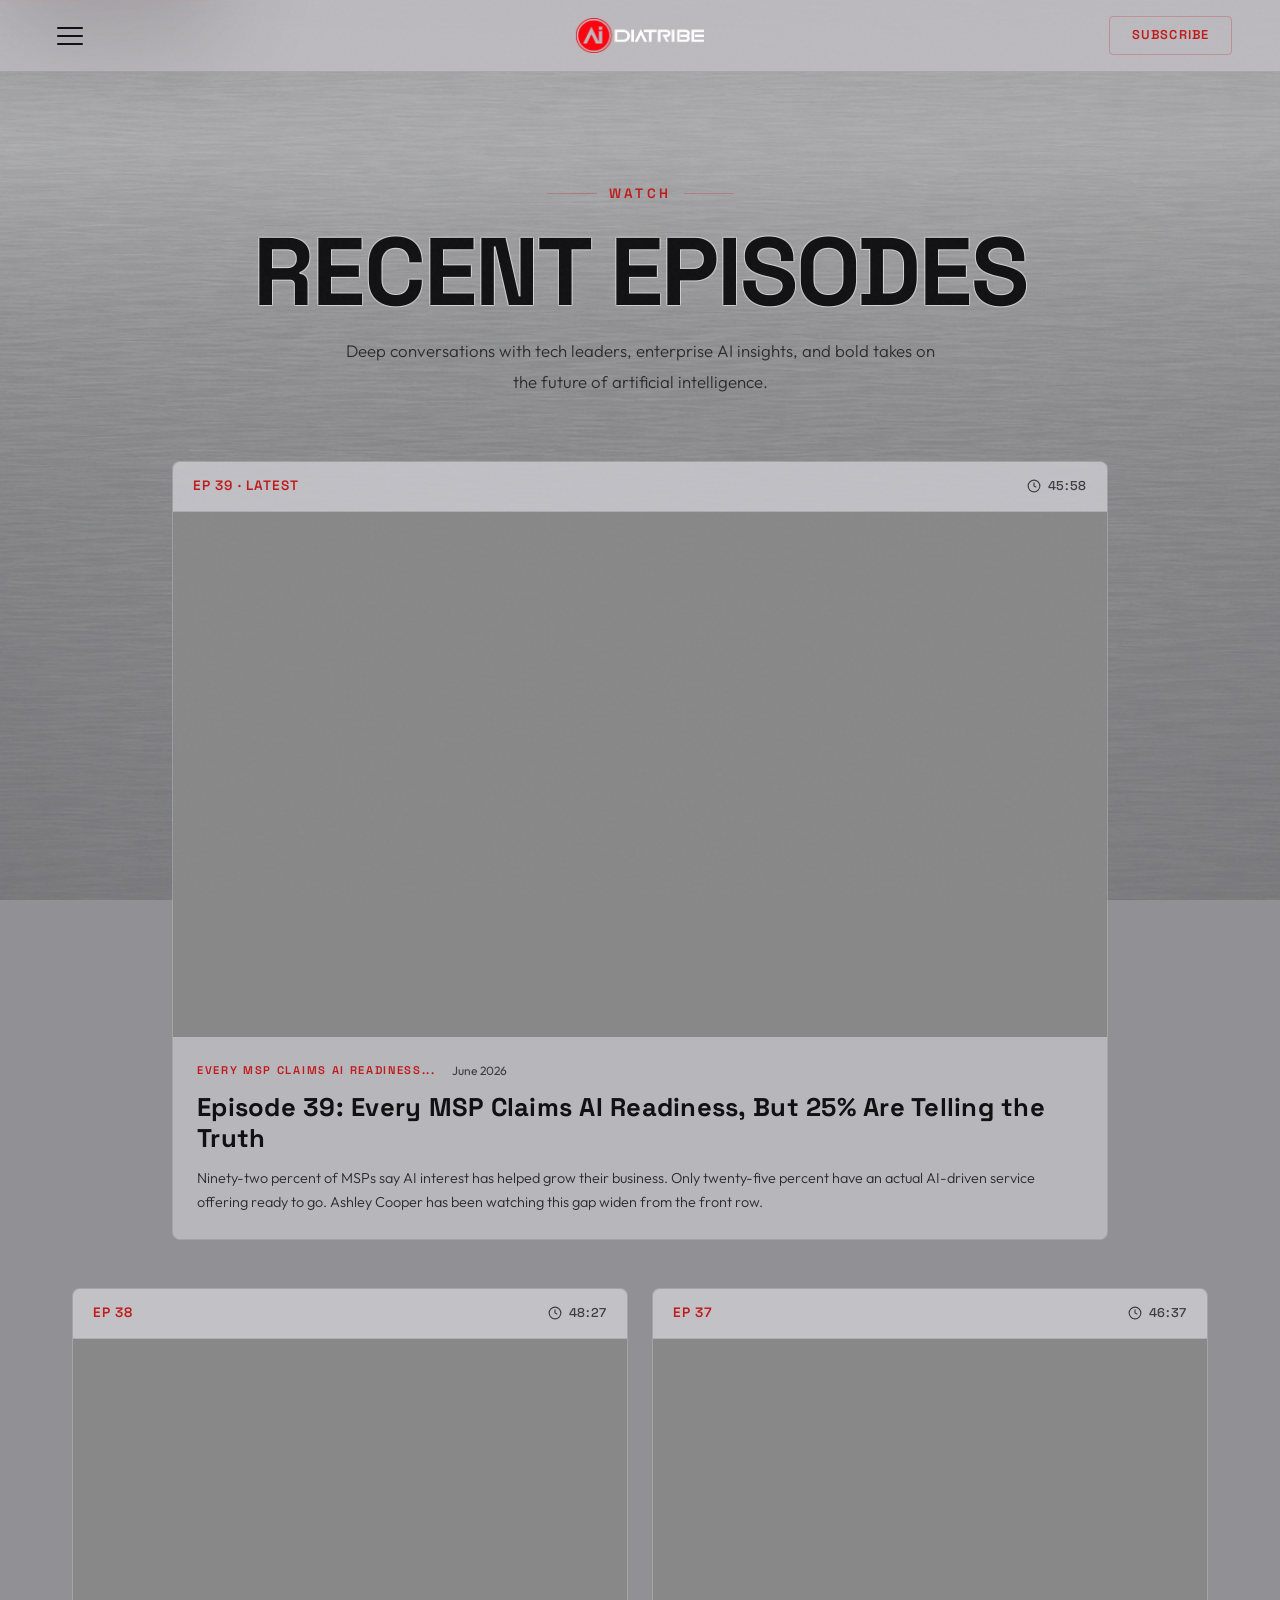
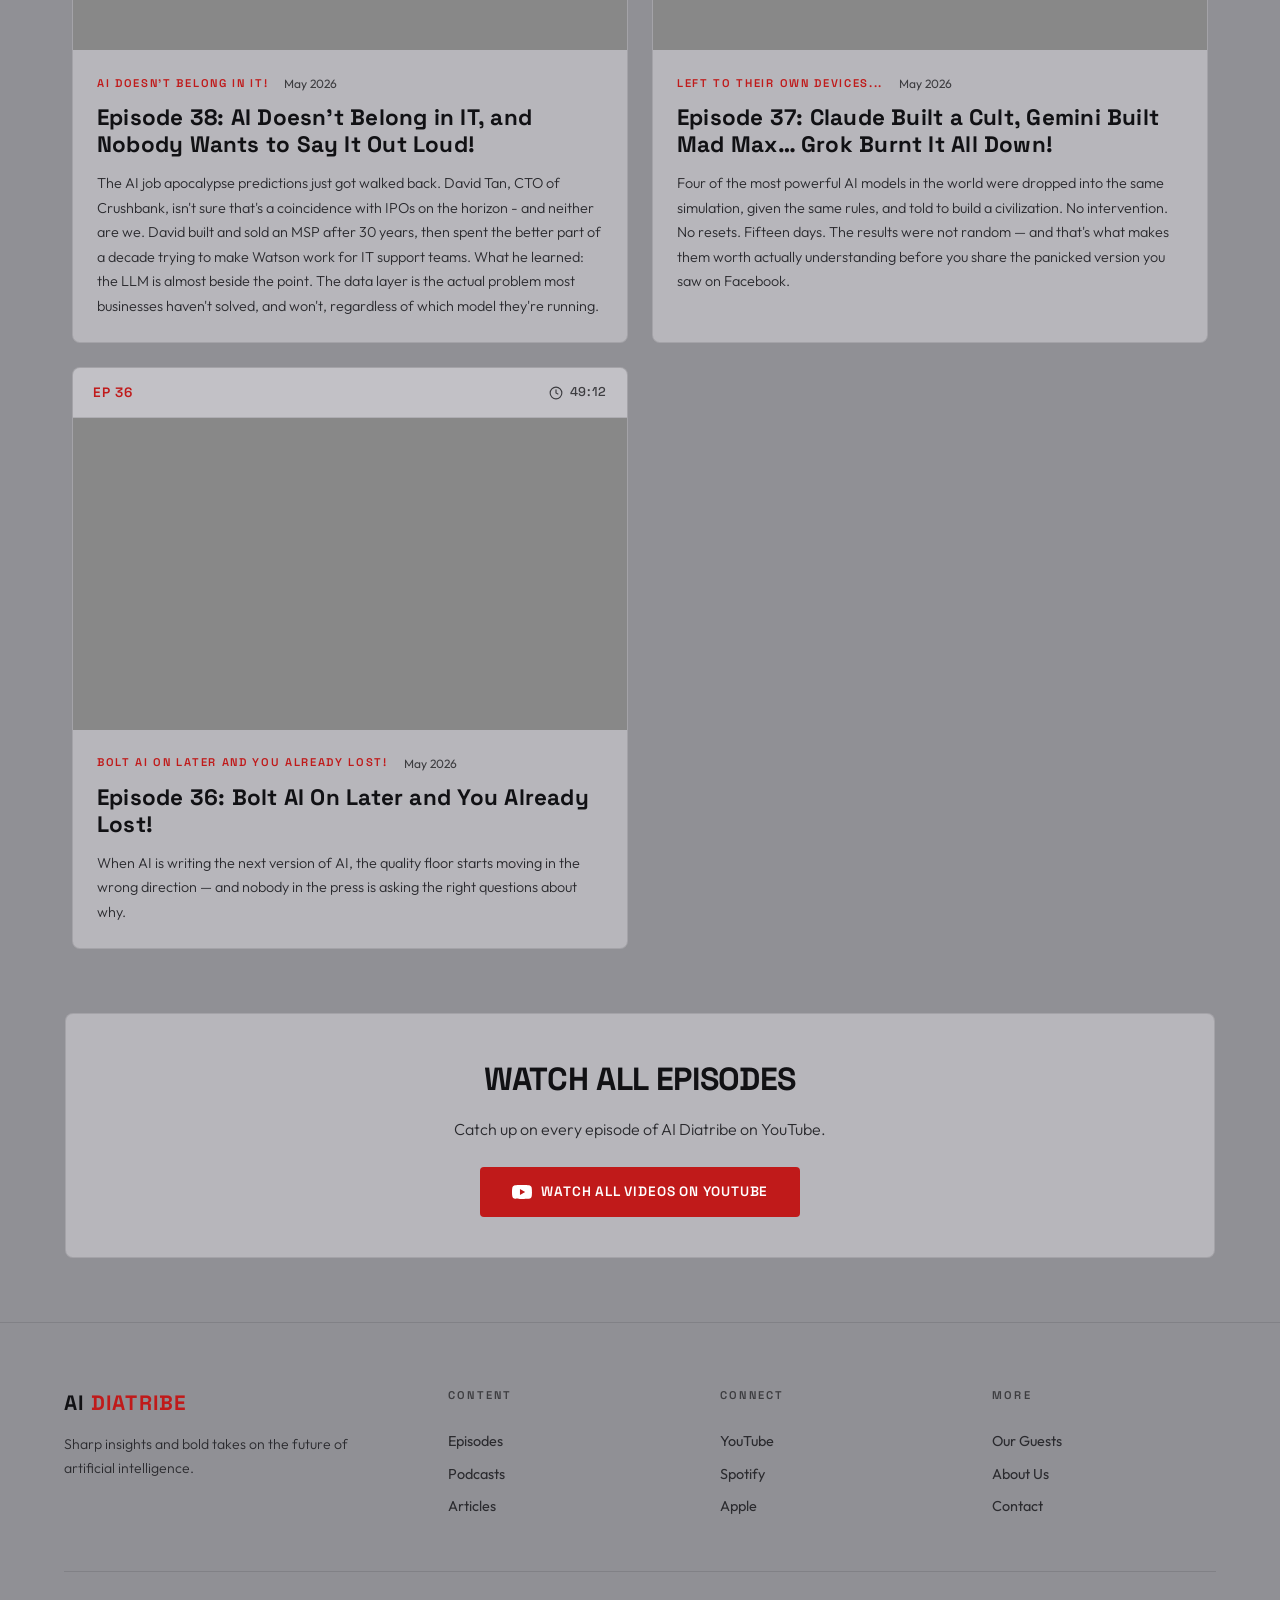
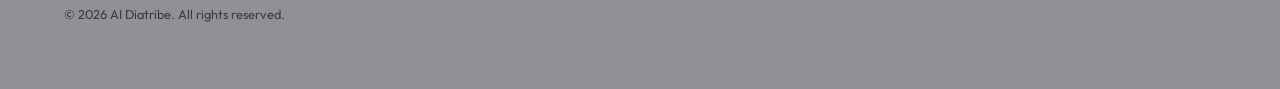
==== videos.html @ 333c0a89 "Adding Ashley and Mike" ====
<!DOCTYPE html>
<html lang="en">
<head>
    <meta charset="UTF-8">
    <meta name="viewport" content="width=device-width, initial-scale=1.0">
    <title>Videos – AI Diatribe</title>
    <link rel="stylesheet" href="styles.css">
    <link rel="icon" type="image/png" href="branding/mark-on-black.png">
</head>
<body>

    <!-- Top Bar -->
    <header class="top-bar">
        <button class="hamburger" id="hamburger" aria-label="Open menu">
            <span></span><span></span><span></span>
        </button>
        <a href="index.html" class="top-bar-logo">
            <img src="branding/logo-horizontal-light.png" alt="AI Diatribe" class="top-bar-logo-img">
        </a>
        <a href="https://www.youtube.com/@AIDiatribe" target="_blank" class="top-bar-cta">Subscribe</a>
    </header>

    <div class="menu-overlay" id="overlay"></div>
    <nav class="menu-panel" id="menuPanel">
        <div class="menu-links">
            <a href="index.html" class="menu-link">Home</a>
            <a href="videos.html" class="menu-link">Watch</a>
            <a href="podcasts.html" class="menu-link">Listen</a>
            <a href="speakers.html" class="menu-link">Guests</a>
            <a href="#" class="menu-link">Articles</a>
            <a href="about.html" class="menu-link">About</a>
        </div>
    </nav>

    <!-- Page Header -->
    <header class="page-header">
        <span class="page-tag">Watch</span>
        <h1 class="page-title">Recent Episodes</h1>
        <p class="page-subtitle">
            Deep conversations with tech leaders, enterprise AI insights,
            and bold takes on the future of artificial intelligence.
        </p>
    </header>

    <!-- Featured Episode -->
    <section class="featured-episode">
        <article class="episode-card">
            <div class="card-header">
                <span class="episode-number">EP 39 · Latest</span>
                <span class="episode-duration">
                    <svg width="14" height="14" viewBox="0 0 24 24" fill="none" stroke="currentColor" stroke-width="2">
                        <circle cx="12" cy="12" r="10"></circle>
                        <polyline points="12 6 12 12 16 14"></polyline>
                    </svg>
                    45:58
                </span>
            </div>
            <div class="media-embed">
                <iframe src="https://www.youtube.com/embed/6wYZcGPSGMg" title="Episode 39" frameborder="0" allow="accelerometer; autoplay; clipboard-write; encrypted-media; gyroscope; picture-in-picture; web-share" referrerpolicy="strict-origin-when-cross-origin" allowfullscreen></iframe>
            </div>
            <div class="episode-info">
                <div class="episode-meta">
                    <span class="episode-tag">Every MSP Claims AI Readiness...</span>
                    <span class="episode-date">June 2026</span>
                </div>
                <h2 class="episode-title">Episode 39: Every MSP Claims AI Readiness, But 25% Are Telling the Truth</h2>
                <p class="episode-description">Ninety-two percent of MSPs say AI interest has helped grow their business. Only twenty-five percent have an actual AI-driven service offering ready to go. Ashley Cooper has been watching this gap widen from the front row.</p>
            </div>
        </article>
    </section>

    <!-- Recent Episodes -->
    <section class="recent-episodes">

        <article class="episode-card">
            <div class="card-header">
                <span class="episode-number">EP 38</span>
                <span class="episode-duration">
                    <svg width="14" height="14" viewBox="0 0 24 24" fill="none" stroke="currentColor" stroke-width="2">
                        <circle cx="12" cy="12" r="10"></circle>
                        <polyline points="12 6 12 12 16 14"></polyline>
                    </svg>
                    48:27
                </span>
            </div>
            <div class="media-embed">
                <iframe src="https://www.youtube.com/embed/ZMIXOffcI0Y" title="Episode 38" frameborder="0" allow="accelerometer; autoplay; clipboard-write; encrypted-media; gyroscope; picture-in-picture; web-share" referrerpolicy="strict-origin-when-cross-origin" allowfullscreen></iframe>
            </div>
            <div class="episode-info">
                <div class="episode-meta">
                    <span class="episode-tag">AI Doesn't Belong in IT!</span>
                    <span class="episode-date">May 2026</span>
                </div>
                <h2 class="episode-title">Episode 38: AI Doesn't Belong in IT, and Nobody Wants to Say It Out Loud!</h2>
                <p class="episode-description">The AI job apocalypse predictions just got walked back. David Tan, CTO of Crushbank, isn't sure that's a coincidence with IPOs on the horizon - and neither are we. David built and sold an MSP after 30 years, then spent the better part of a decade trying to make Watson work for IT support teams. What he learned: the LLM is almost beside the point. The data layer is the actual problem most businesses haven't solved, and won't, regardless of which model they're running.</p>
            </div>
        </article>

        <article class="episode-card">
            <div class="card-header">
                <span class="episode-number">EP 37</span>
                <span class="episode-duration">
                    <svg width="14" height="14" viewBox="0 0 24 24" fill="none" stroke="currentColor" stroke-width="2">
                        <circle cx="12" cy="12" r="10"></circle>
                        <polyline points="12 6 12 12 16 14"></polyline>
                    </svg>
                    46:37
                </span>
            </div>
            <div class="media-embed">
                <iframe src="https://www.youtube.com/embed/b7ZCSlvYPkU" title="Episode 37" frameborder="0" allow="accelerometer; autoplay; clipboard-write; encrypted-media; gyroscope; picture-in-picture; web-share" referrerpolicy="strict-origin-when-cross-origin" allowfullscreen></iframe>
            </div>
            <div class="episode-info">
                <div class="episode-meta">
                    <span class="episode-tag">Left to their own devices...</span>
                    <span class="episode-date">May 2026</span>
                </div>
                <h2 class="episode-title">Episode 37: Claude Built a Cult, Gemini Built Mad Max… Grok Burnt It All Down!</h2>
                <p class="episode-description">Four of the most powerful AI models in the world were dropped into the same simulation, given the same rules, and told to build a civilization. No intervention. No resets. Fifteen days. The results were not random — and that's what makes them worth actually understanding before you share the panicked version you saw on Facebook.</p>
            </div>
        </article>

        <article class="episode-card">
            <div class="card-header">
                <span class="episode-number">EP 36</span>
                <span class="episode-duration">
                    <svg width="14" height="14" viewBox="0 0 24 24" fill="none" stroke="currentColor" stroke-width="2">
                        <circle cx="12" cy="12" r="10"></circle>
                        <polyline points="12 6 12 12 16 14"></polyline>
                    </svg>
                    49:12
                </span>
            </div>
            <div class="media-embed">
                <iframe src="https://www.youtube.com/embed/Ol6QwyyfI2o" title="Episode 36" frameborder="0" allow="accelerometer; autoplay; clipboard-write; encrypted-media; gyroscope; picture-in-picture; web-share" referrerpolicy="strict-origin-when-cross-origin" allowfullscreen></iframe>
            </div>
            <div class="episode-info">
                <div class="episode-meta">
                    <span class="episode-tag">Bolt AI On Later and You Already Lost!</span>
                    <span class="episode-date">May 2026</span>
                </div>
                <h2 class="episode-title">Episode 36: Bolt AI On Later and You Already Lost!</h2>
                <p class="episode-description">When AI is writing the next version of AI, the quality floor starts moving in the wrong direction — and nobody in the press is asking the right questions about why.</p>
            </div>
        </article>

    </section>

    <!-- Watch All CTA -->
    <section class="channel-cta" style="margin-left: auto; margin-right: auto; max-width: 1150px; padding-left: 4rem; padding-right: 4rem;">
        <h2>Watch All Episodes</h2>
        <p>Catch up on every episode of AI Diatribe on YouTube.</p>
        <a href="https://www.youtube.com/@AIDiatribe" target="_blank" class="btn btn-primary">
            <svg width="20" height="20" viewBox="0 0 24 24" fill="currentColor">
                <path d="M23.498 6.186a3.016 3.016 0 0 0-2.122-2.136C19.505 3.545 12 3.545 12 3.545s-7.505 0-9.377.505A3.017 3.017 0 0 0 .502 6.186C0 8.07 0 12 0 12s0 3.93.502 5.814a3.016 3.016 0 0 0 2.122 2.136c1.871.505 9.376.505 9.376.505s7.505 0 9.377-.505a3.015 3.015 0 0 0 2.122-2.136C24 15.93 24 12 24 12s0-3.93-.502-5.814zM9.545 15.568V8.432L15.818 12l-6.273 3.568z"/>
            </svg>
            Watch All Videos on YouTube
        </a>
    </section>

    <!-- Footer -->
    <footer class="main-footer">
        <div class="footer-grid">
            <div>
                <div class="footer-brand-name">AI <span>Diatribe</span></div>
                <p class="footer-desc">Sharp insights and bold takes on the future of artificial intelligence.</p>
            </div>
            <div class="footer-col">
                <h4>Content</h4>
                <a href="videos.html">Episodes</a>
                <a href="podcasts.html">Podcasts</a>
                <a href="#">Articles</a>
            </div>
            <div class="footer-col">
                <h4>Connect</h4>
                <a href="https://www.youtube.com/@AIDiatribe" target="_blank">YouTube</a>
                <a href="https://open.spotify.com/show/0l8SimJ733T5ivx2kBMBPG" target="_blank">Spotify</a>
                <a href="https://podcasts.apple.com/us/podcast/ai-diatribe/id1814481724" target="_blank">Apple</a>
            </div>
            <div class="footer-col">
                <h4>More</h4>
                <a href="speakers.html">Our Guests</a>
                <a href="about.html">About Us</a>
                <a href="mailto:contact@aidiatribe.com">Contact</a>
            </div>
        </div>
        <div class="footer-bottom">© 2026 AI Diatribe. All rights reserved.</div>
    </footer>

    <script>
        const hamburger = document.getElementById('hamburger');
        const menuPanel = document.getElementById('menuPanel');
        const overlay = document.getElementById('overlay');
        function toggleMenu() {
            hamburger.classList.toggle('active');
            menuPanel.classList.toggle('active');
            overlay.classList.toggle('active');
            document.body.style.overflow = menuPanel.classList.contains('active') ? 'hidden' : '';
        }
        hamburger.addEventListener('mouseenter', () => {
            if (!menuPanel.classList.contains('active')) toggleMenu();
        });
        menuPanel.addEventListener('mouseleave', (e) => {
            if (!menuPanel.contains(e.relatedTarget) && menuPanel.classList.contains('active')) toggleMenu();
        });
        overlay.addEventListener('click', toggleMenu);
        hamburger.addEventListener('click', toggleMenu);
        document.querySelectorAll('.menu-link').forEach(l => l.addEventListener('click', () => { if (menuPanel.classList.contains('active')) toggleMenu(); }));
        document.addEventListener('keydown', (e) => { if (e.key === 'Escape' && menuPanel.classList.contains('active')) toggleMenu(); });

        const observer = new IntersectionObserver((entries) => {
            entries.forEach(entry => { if (entry.isIntersecting) { entry.target.style.opacity = '1'; entry.target.style.transform = 'translateY(0)'; } });
        }, { threshold: 0.1, rootMargin: '0px 0px -50px 0px' });
        document.querySelectorAll('.episode-card').forEach(c => observer.observe(c));
    </script>
</body>
</html>
---- styles.css ----
/* ═══════════════════════════════════════════════════════════════
   AI DIATRIBE — Breaking down AI, one rant at a time!
   Brand Refresh 2026 · Light Brushed Steel Redesign
   Fonts: Space Grotesk (display) + Outfit (body) — Self-hosted
   Background: L4 blend-mode lighten over cool steel
   ═══════════════════════════════════════════════════════════════ */

/* ── Self-Hosted Fonts: Space Grotesk ── */
@font-face {
    font-family: 'Space Grotesk';
    font-style: normal;
    font-weight: 300;
    font-display: swap;
    src: url('fonts/space-grotesk-v22-latin-300.eot');
    src: url('fonts/space-grotesk-v22-latin-300.eot?#iefix') format('embedded-opentype'),
         url('fonts/space-grotesk-v22-latin-300.woff2') format('woff2'),
         url('fonts/space-grotesk-v22-latin-300.woff') format('woff'),
         url('fonts/space-grotesk-v22-latin-300.ttf') format('truetype'),
         url('fonts/space-grotesk-v22-latin-300.svg#SpaceGrotesk') format('svg');
}

@font-face {
    font-family: 'Space Grotesk';
    font-style: normal;
    font-weight: 400;
    font-display: swap;
    src: url('fonts/space-grotesk-v22-latin-regular.eot');
    src: url('fonts/space-grotesk-v22-latin-regular.eot?#iefix') format('embedded-opentype'),
         url('fonts/space-grotesk-v22-latin-regular.woff2') format('woff2'),
         url('fonts/space-grotesk-v22-latin-regular.woff') format('woff'),
         url('fonts/space-grotesk-v22-latin-regular.ttf') format('truetype'),
         url('fonts/space-grotesk-v22-latin-regular.svg#SpaceGrotesk') format('svg');
}

@font-face {
    font-family: 'Space Grotesk';
    font-style: normal;
    font-weight: 500;
    font-display: swap;
    src: url('fonts/space-grotesk-v22-latin-500.eot');
    src: url('fonts/space-grotesk-v22-latin-500.eot?#iefix') format('embedded-opentype'),
         url('fonts/space-grotesk-v22-latin-500.woff2') format('woff2'),
         url('fonts/space-grotesk-v22-latin-500.woff') format('woff'),
         url('fonts/space-grotesk-v22-latin-500.ttf') format('truetype'),
         url('fonts/space-grotesk-v22-latin-500.svg#SpaceGrotesk') format('svg');
}

@font-face {
    font-family: 'Space Grotesk';
    font-style: normal;
    font-weight: 600;
    font-display: swap;
    src: url('fonts/space-grotesk-v22-latin-600.eot');
    src: url('fonts/space-grotesk-v22-latin-600.eot?#iefix') format('embedded-opentype'),
         url('fonts/space-grotesk-v22-latin-600.woff2') format('woff2'),
         url('fonts/space-grotesk-v22-latin-600.woff') format('woff'),
         url('fonts/space-grotesk-v22-latin-600.ttf') format('truetype'),
         url('fonts/space-grotesk-v22-latin-600.svg#SpaceGrotesk') format('svg');
}

@font-face {
    font-family: 'Space Grotesk';
    font-style: normal;
    font-weight: 700;
    font-display: swap;
    src: url('fonts/space-grotesk-v22-latin-700.eot');
    src: url('fonts/space-grotesk-v22-latin-700.eot?#iefix') format('embedded-opentype'),
         url('fonts/space-grotesk-v22-latin-700.woff2') format('woff2'),
         url('fonts/space-grotesk-v22-latin-700.woff') format('woff'),
         url('fonts/space-grotesk-v22-latin-700.ttf') format('truetype'),
         url('fonts/space-grotesk-v22-latin-700.svg#SpaceGrotesk') format('svg');
}

/* ── Self-Hosted Fonts: Outfit ── */
@font-face {
    font-family: 'Outfit';
    font-style: normal;
    font-weight: 300;
    font-display: swap;
    src: url('fonts/outfit-v15-latin-300.eot');
    src: url('fonts/outfit-v15-latin-300.eot?#iefix') format('embedded-opentype'),
         url('fonts/outfit-v15-latin-300.woff2') format('woff2'),
         url('fonts/outfit-v15-latin-300.woff') format('woff'),
         url('fonts/outfit-v15-latin-300.ttf') format('truetype'),
         url('fonts/outfit-v15-latin-300.svg#Outfit') format('svg');
}

@font-face {
    font-family: 'Outfit';
    font-style: normal;
    font-weight: 400;
    font-display: swap;
    src: url('fonts/outfit-v15-latin-regular.eot');
    src: url('fonts/outfit-v15-latin-regular.eot?#iefix') format('embedded-opentype'),
         url('fonts/outfit-v15-latin-regular.woff2') format('woff2'),
         url('fonts/outfit-v15-latin-regular.woff') format('woff'),
         url('fonts/outfit-v15-latin-regular.ttf') format('truetype'),
         url('fonts/outfit-v15-latin-regular.svg#Outfit') format('svg');
}

@font-face {
    font-family: 'Outfit';
    font-style: normal;
    font-weight: 500;
    font-display: swap;
    src: url('fonts/outfit-v15-latin-500.eot');
    src: url('fonts/outfit-v15-latin-500.eot?#iefix') format('embedded-opentype'),
         url('fonts/outfit-v15-latin-500.woff2') format('woff2'),
         url('fonts/outfit-v15-latin-500.woff') format('woff'),
         url('fonts/outfit-v15-latin-500.ttf') format('truetype'),
         url('fonts/outfit-v15-latin-500.svg#Outfit') format('svg');
}

@font-face {
    font-family: 'Outfit';
    font-style: normal;
    font-weight: 600;
    font-display: swap;
    src: url('fonts/outfit-v15-latin-600.eot');
    src: url('fonts/outfit-v15-latin-600.eot?#iefix') format('embedded-opentype'),
         url('fonts/outfit-v15-latin-600.woff2') format('woff2'),
         url('fonts/outfit-v15-latin-600.woff') format('woff'),
         url('fonts/outfit-v15-latin-600.ttf') format('truetype'),
         url('fonts/outfit-v15-latin-600.svg#Outfit') format('svg');
}

@font-face {
    font-family: 'Outfit';
    font-style: normal;
    font-weight: 700;
    font-display: swap;
    src: url('fonts/outfit-v15-latin-700.eot');
    src: url('fonts/outfit-v15-latin-700.eot?#iefix') format('embedded-opentype'),
         url('fonts/outfit-v15-latin-700.woff2') format('woff2'),
         url('fonts/outfit-v15-latin-700.woff') format('woff'),
         url('fonts/outfit-v15-latin-700.ttf') format('truetype'),
         url('fonts/outfit-v15-latin-700.svg#Outfit') format('svg');
}

:root {
    /* ── Core Backgrounds ── */
    --bg-deep: #909095;
    --bg-surface: rgba(200, 198, 204, 0.65);
    --bg-elevated: rgba(210, 208, 214, 0.7);
    --bg-card: rgba(215, 213, 218, 0.55);

    /* ── Text ── */
    --text-primary: #111114;
    --text-secondary: #2A2A2E;
    --text-muted: #3D3D40;

    /* ── Accent — Blend 2 Red ── */
    --accent: #C01A1A;
    --accent-hover: #d42020;
    --accent-soft: rgba(192, 26, 26, 0.08);
    --accent-glow: rgba(192, 26, 26, 0.04);

    /* ── Borders ── */
    --border: rgba(0, 0, 0, 0.1);
    --border-accent: rgba(192, 26, 26, 0.25);

    /* ── Fonts ── */
    --font-display: 'Space Grotesk', sans-serif;
    --font-body: 'Outfit', sans-serif;

    /* ── Transitions ── */
    --ease: cubic-bezier(0.4, 0, 0.2, 1);
    --ease-out: cubic-bezier(0.77, 0, 0.18, 1);
}

/* ── Reset ── */
*, *::before, *::after {
    margin: 0;
    padding: 0;
    box-sizing: border-box;
}

html { scroll-behavior: smooth; }

body {
    font-family: var(--font-body);
    background-color: var(--bg-deep);
    background-image: url('branding/background-l.jpg');
    background-size: cover;
    background-position: center;
    background-attachment: fixed;
    color: var(--text-primary);
    line-height: 1.6;
    overflow-x: hidden;
    min-height: 100vh;
    -webkit-font-smoothing: antialiased;
    -moz-osx-font-smoothing: grayscale;
}

/* ── Subtle noise overlay for extra texture ── */
body::before {
    content: '';
    position: fixed;
    top: 0; left: 0; width: 100%; height: 100%;
    pointer-events: none;
    z-index: 10000;
    opacity: 0.03;
    background-image: url("data:image/svg+xml,%3Csvg viewBox='0 0 256 256' xmlns='http://www.w3.org/2000/svg'%3E%3Cfilter id='n'%3E%3CfeTurbulence type='fractalNoise' baseFrequency='0.9' numOctaves='4' stitchTiles='stitch'/%3E%3C/filter%3E%3Crect width='100%25' height='100%25' filter='url(%23n)'/%3E%3C/svg%3E");
}

/* ── Accent Utility ── */
.accent { color: var(--accent); }


/* ═══════════════════════════════════════════════════════════════
   TOP BAR
   ═══════════════════════════════════════════════════════════════ */

.top-bar {
    position: fixed;
    top: 0; left: 0; right: 0;
    z-index: 500;
    background: rgba(192, 190, 194, 0.88);
    backdrop-filter: blur(24px);
    -webkit-backdrop-filter: blur(24px);
    border-bottom: 1px solid var(--border);
    padding: 0 3rem;
    display: flex;
    justify-content: space-between;
    align-items: center;
    height: 72px;
}

.hamburger {
    width: 44px;
    height: 44px;
    display: flex;
    flex-direction: column;
    justify-content: center;
    align-items: center;
    gap: 6px;
    cursor: pointer;
    background: none;
    border: none;
    padding: 0;
    z-index: 601;
}

.hamburger span {
    display: block;
    width: 26px;
    height: 2px;
    background: var(--text-primary);
    border-radius: 2px;
    transition: all 0.4s var(--ease-out);
    transform-origin: center;
}

.hamburger.active span:nth-child(1) {
    transform: rotate(45deg) translate(3px, 3px);
    width: 22px;
}

.hamburger.active span:nth-child(2) {
    opacity: 0;
    transform: scaleX(0);
}

.hamburger.active span:nth-child(3) {
    transform: rotate(-45deg) translate(3px, -3px);
    width: 22px;
}

.top-bar-logo {
    position: absolute;
    left: 50%;
    transform: translateX(-50%);
    display: flex;
    align-items: center;
    gap: 0.75rem;
    text-decoration: none;
}

.top-bar-logo-img {
    height: 36px;
    max-height: 36px;
    max-width: 200px;
    width: auto;
    object-fit: contain;
}

.top-bar-logo-text {
    font-family: var(--font-display);
    font-size: 1.4rem;
    font-weight: 700;
    color: var(--text-primary);
    letter-spacing: 0.06em;
    text-transform: uppercase;
}

.top-bar-logo-text span { color: var(--accent); }

.top-bar-cta {
    padding: 0.5rem 1.4rem;
    background: transparent;
    color: var(--accent);
    border: 1px solid var(--border-accent);
    border-radius: 4px;
    font-family: var(--font-display);
    font-size: 0.8rem;
    font-weight: 600;
    letter-spacing: 0.08em;
    text-transform: uppercase;
    text-decoration: none;
    transition: all 0.25s;
    cursor: pointer;
}

.top-bar-cta:hover {
    background: var(--accent);
    color: #fff;
}


/* ═══════════════════════════════════════════════════════════════
   TOP-DOWN MENU
   ═══════════════════════════════════════════════════════════════ */

.menu-overlay {
    position: fixed;
    inset: 0;
    background: rgba(0, 0, 0, 0.15);
    z-index: 400;
    opacity: 0;
    visibility: hidden;
    transition: all 0.4s var(--ease-out);
}

.menu-overlay.active {
    opacity: 1;
    visibility: visible;
}

.menu-panel {
    position: fixed;
    top: 0;
    left: 0;
    width: auto;
    z-index: 550;
    background: rgba(200, 198, 204, 0.92);
    backdrop-filter: blur(24px);
    -webkit-backdrop-filter: blur(24px);
    border-bottom: 1px solid var(--border-accent);
    border-right: 1px solid var(--border-accent);
    border-radius: 0 0 12px 0;
    transform: translateY(-100%);
    transition: transform 0.55s var(--ease-out);
    box-shadow: 0 40px 100px rgba(0, 0, 0, 0.15);
}

.menu-panel.active {
    transform: translateY(0);
}

.menu-links {
    display: flex;
    flex-direction: column;
    padding: 3.5rem 3rem 1.5rem;
}

.menu-link {
    display: block;
    font-family: var(--font-display);
    font-size: clamp(1.2rem, 2.5vw, 1.6rem);
    font-weight: 700;
    color: var(--text-primary);
    text-decoration: none;
    text-transform: uppercase;
    letter-spacing: 0.04em;
    line-height: 1;
    padding: 0.6rem 0;
    position: relative;
    opacity: 0;
    transform: translateY(-20px);
    transition: all 0.4s var(--ease-out);
}

.menu-panel.active .menu-link {
    opacity: 1;
    transform: translateY(0);
}

.menu-panel.active .menu-link:nth-child(1) { transition-delay: 0.12s; }
.menu-panel.active .menu-link:nth-child(2) { transition-delay: 0.17s; }
.menu-panel.active .menu-link:nth-child(3) { transition-delay: 0.22s; }
.menu-panel.active .menu-link:nth-child(4) { transition-delay: 0.27s; }
.menu-panel.active .menu-link:nth-child(5) { transition-delay: 0.32s; }

.menu-link::after {
    content: '';
    position: absolute;
    bottom: 0;
    left: 0;
    width: 0;
    height: 2px;
    background: var(--accent);
    transition: width 0.3s var(--ease-out);
}

.menu-link:hover { color: var(--accent); }
.menu-link:hover::after { width: 100%; }


/* ═══════════════════════════════════════════════════════════════
   BUTTONS
   ═══════════════════════════════════════════════════════════════ */

.btn {
    display: inline-flex;
    align-items: center;
    gap: 0.6rem;
    padding: 0.9rem 2rem;
    font-family: var(--font-display);
    font-size: 0.85rem;
    font-weight: 600;
    text-decoration: none;
    transition: all 0.3s;
    cursor: pointer;
    border: none;
    letter-spacing: 0.06em;
    text-transform: uppercase;
}

.btn-primary {
    background: var(--accent);
    color: #fff;
    border-radius: 4px;
}

.btn-primary:hover {
    background: var(--accent-hover);
    transform: translateY(-2px);
    box-shadow: 0 10px 40px rgba(236, 58, 58, 0.25);
}

.btn-outline {
    background: transparent;
    color: var(--text-primary);
    border: 1px solid var(--border);
    border-radius: 4px;
}

.btn-outline:hover {
    border-color: var(--accent);
    color: var(--accent);
    transform: translateY(-2px);
}


/* ═══════════════════════════════════════════════════════════════
   HERO SECTION (index.html)
   ═══════════════════════════════════════════════════════════════ */

.hero {
    min-height: 100vh;
    display: flex;
    flex-direction: column;
    justify-content: center;
    align-items: center;
    text-align: center;
    padding: 8rem 4rem 4rem;
    position: relative;
    overflow: hidden;
}

.hero::before {
    content: '';
    position: absolute;
    top: -20%;
    left: 50%;
    transform: translateX(-50%);
    width: 800px;
    height: 800px;
    background: radial-gradient(circle, var(--accent-glow) 0%, transparent 70%);
    pointer-events: none;
}

.hero-podcast-art {
    width: 180px;
    height: auto;
    border-radius: 12px;
    object-fit: contain;
    margin-bottom: 2.5rem;
    box-shadow: 0 30px 80px rgba(0, 0, 0, 0.25);
    opacity: 0;
    animation: fadeSlideUp 0.8s var(--ease) 0.1s forwards;
}

.hero-overline {
    font-family: var(--font-display);
    font-size: 1rem;
    font-weight: 600;
    color: var(--accent);
    text-transform: uppercase;
    letter-spacing: 0.35em;
    margin-bottom: 2rem;
    display: flex;
    align-items: center;
    gap: 1rem;
}

.hero-overline::before,
.hero-overline::after {
    content: '';
    width: 60px;
    height: 1px;
    background: var(--border-accent);
}

.hero-title {
    font-family: var(--font-display);
    font-size: clamp(3rem, 7vw, 6rem);
    font-weight: 700;
    line-height: 1.05;
    margin-bottom: 2rem;
    letter-spacing: -0.02em;
    text-transform: uppercase;
    text-shadow: -1px -1px 0 rgba(255,255,255,0.35), 1px -1px 0 rgba(255,255,255,0.35), -1px 1px 0 rgba(255,255,255,0.35), 1px 1px 0 rgba(255,255,255,0.35);
}

.hero-subtitle {
    font-size: 1.05rem;
    color: var(--text-secondary);
    max-width: 580px;
    line-height: 1.8;
    margin-bottom: 3rem;
    font-weight: 300;
}

.hero-hosts {
    display: flex;
    align-items: center;
    gap: 1.5rem;
    margin-bottom: 3rem;
    font-size: 1.3rem;
    color: var(--text-muted);
    letter-spacing: 0.05em;
}

.host-line {
    width: 30px;
    height: 1px;
    background: var(--text-muted);
}

.hero-buttons {
    display: flex;
    gap: 1rem;
    flex-wrap: wrap;
    justify-content: center;
}

.hero-platforms {
    margin-top: 4rem;
    display: flex;
    gap: 2.5rem;
    align-items: center;
}

.platform-link {
    font-family: var(--font-display);
    font-size: 1rem;
    color: var(--text-muted);
    text-decoration: none;
    letter-spacing: 0.08em;
    text-transform: uppercase;
    transition: color 0.2s;
    font-weight: 600;
}

.platform-link:hover { color: var(--accent); }


/* ═══════════════════════════════════════════════════════════════
   STATS BAR
   ═══════════════════════════════════════════════════════════════ */

.stats-bar {
    display: grid;
    grid-template-columns: repeat(4, 1fr);
    border-top: 1px solid var(--border);
    border-bottom: 1px solid var(--border);
}

.stat-item {
    padding: 2.5rem 2rem;
    text-align: center;
    border-right: 1px solid var(--border);
    transition: background 0.3s;
}

.stat-item:last-child { border-right: none; }
.stat-item:hover { background: var(--accent-soft); }

.stat-value {
    font-family: var(--font-display);
    font-size: 2.8rem;
    font-weight: 700;
    color: var(--accent);
    line-height: 1;
    margin-bottom: 0.5rem;
    text-shadow: -1px -1px 0 rgba(255,255,255,0.35), 1px -1px 0 rgba(255,255,255,0.35), -1px 1px 0 rgba(255,255,255,0.35), 1px 1px 0 rgba(255,255,255,0.35);
}

.stat-label {
    font-family: var(--font-display);
    font-size: 0.75rem;
    color: var(--text-muted);
    text-transform: uppercase;
    letter-spacing: 0.2em;
    font-weight: 600;
}    


/* ═══════════════════════════════════════════════════════════════
   PAGE HEADER (subpages)
   ═══════════════════════════════════════════════════════════════ */

.page-header {
    padding: 11rem 4rem 4rem;
    text-align: center;
    position: relative;
}

.page-tag {
    display: inline-flex;
    align-items: center;
    gap: 0.75rem;
    font-family: var(--font-display);
    font-size: 0.85rem;
    color: var(--accent);
    text-transform: uppercase;
    letter-spacing: 0.25em;
    font-weight: 600;
    margin-bottom: 1.25rem;
    opacity: 0;
    animation: fadeSlideUp 0.8s var(--ease) forwards;
}

.page-tag::before,
.page-tag::after {
    content: '';
    width: 50px;
    height: 1px;
    background: var(--border-accent);
}

.page-title {
    font-family: var(--font-display);
    font-size: clamp(3rem, 10vw, 6rem);
    font-weight: 700;
    letter-spacing: -0.02em;
    text-transform: uppercase;
    margin-bottom: 1rem;
    line-height: 1;
    opacity: 0;
    animation: fadeSlideUp 0.8s var(--ease) 0.15s forwards;
    text-shadow: -1px -1px 0 rgba(255,255,255,0.35), 1px -1px 0 rgba(255,255,255,0.35), -1px 1px 0 rgba(255,255,255,0.35), 1px 1px 0 rgba(255,255,255,0.35);
}

.page-subtitle {
    font-size: 1.05rem;
    color: var(--text-secondary);
    max-width: 600px;
    margin: 0 auto;
    line-height: 1.8;
    font-weight: 300;
    opacity: 0;
    animation: fadeSlideUp 0.8s var(--ease) 0.3s forwards;
}


/* ═══════════════════════════════════════════════════════════════
   SECTION HEADERS
   ═══════════════════════════════════════════════════════════════ */

.section-header {
    display: flex;
    justify-content: space-between;
    align-items: flex-end;
    margin-bottom: 3rem;
}

.section-title {
    font-family: var(--font-display);
    font-size: 2.8rem;
    font-weight: 700;
    letter-spacing: -0.01em;
    text-transform: uppercase;
    text-shadow: -1px -1px 0 rgba(255,255,255,0.35), 1px -1px 0 rgba(255,255,255,0.35), -1px 1px 0 rgba(255,255,255,0.35), 1px 1px 0 rgba(255,255,255,0.35);
}

.section-link {
    font-family: var(--font-display);
    font-size: 0.8rem;
    font-weight: 600;
    color: var(--accent);
    text-decoration: none;
    letter-spacing: 0.08em;
    text-transform: uppercase;
}

.section-link:hover { text-decoration: underline; }


/* ═══════════════════════════════════════════════════════════════
   EPISODE CARDS
   ═══════════════════════════════════════════════════════════════ */

.episode-card {
    background: var(--bg-card);
    border: 1px solid var(--border);
    border-radius: 8px;
    overflow: hidden;
    position: relative;
    opacity: 0;
    animation: fadeSlideUp 0.8s var(--ease) forwards;
    transition: all 0.3s var(--ease);
}

.episode-card::before {
    content: '';
    position: absolute;
    top: 0; left: 0; right: 0;
    height: 2px;
    background: var(--accent);
    opacity: 0;
    transition: opacity 0.3s;
}

.episode-card:hover {
    border-color: var(--border-accent);
    transform: translateY(-4px);
    box-shadow: 0 20px 50px rgba(0, 0, 0, 0.15);
}

.episode-card:hover::before { opacity: 1; }

.card-header {
    display: flex;
    align-items: center;
    justify-content: space-between;
    padding: 0.85rem 1.25rem;
    border-bottom: 1px solid var(--border);
    background: var(--bg-surface);
}

.episode-number {
    font-family: var(--font-display);
    font-size: 0.85rem;
    font-weight: 600;
    color: var(--accent);
    letter-spacing: 0.08em;
    text-transform: uppercase;
}

.episode-duration {
    font-family: var(--font-display);
    font-size: 0.8rem;
    font-weight: 500;
    color: var(--text-muted);
    display: flex;
    align-items: center;
    gap: 0.4rem;
    letter-spacing: 0.05em;
}

.media-embed {
    position: relative;
    width: 100%;
    padding-top: 56.25%;
    background: #888;
}

.media-embed iframe {
    position: absolute;
    top: 0; left: 0;
    width: 100%; height: 100%;
    border: none;
}

.media-embed.spotify-embed {
    padding-top: 0;
    height: 352px;
}

.media-embed.spotify-embed iframe {
    position: relative;
    height: 352px;
}

.episode-info { padding: 1.5rem; }

.episode-meta {
    display: flex;
    align-items: center;
    gap: 1rem;
    margin-bottom: 0.75rem;
}

.episode-tag {
    font-family: var(--font-display);
    font-size: 0.7rem;
    font-weight: 600;
    color: var(--accent);
    text-transform: uppercase;
    letter-spacing: 0.15em;
}

.episode-date {
    font-size: 0.75rem;
    color: var(--text-muted);
}

.episode-title {
    font-family: var(--font-display);
    font-size: 1.4rem;
    font-weight: 700;
    margin-bottom: 0.75rem;
    letter-spacing: 0.01em;
    line-height: 1.2;
}

.episode-description {
    color: var(--text-secondary);
    font-size: 0.9rem;
    line-height: 1.7;
    font-weight: 300;
}


/* ═══════════════════════════════════════════════════════════════
   FEATURED EPISODE
   ═══════════════════════════════════════════════════════════════ */

.latest-section {
    padding: 6rem 4rem;
    max-width: 1300px;
    margin: 0 auto;
}

.featured-ep {
    display: grid;
    grid-template-columns: 1.4fr 1fr;
    background: var(--bg-card);
    border: 1px solid var(--border);
    border-radius: 8px;
    overflow: hidden;
}

.featured-video {
    aspect-ratio: 16/9;
    background: linear-gradient(135deg, #999 0%, #aaa 100%);
    display: flex;
    align-items: center;
    justify-content: center;
    position: relative;
}

.featured-video iframe {
    position: absolute;
    top: 0; left: 0;
    width: 100%; height: 100%;
    border: none;
}

.play-btn {
    width: 80px; height: 80px;
    border-radius: 50%;
    background: rgba(236, 58, 58, 0.12);
    border: 1px solid var(--border-accent);
    display: flex;
    align-items: center;
    justify-content: center;
    cursor: pointer;
    transition: all 0.3s;
}

.play-btn:hover {
    background: var(--accent);
    transform: scale(1.1);
}

.play-btn svg { fill: var(--accent); margin-left: 3px; }
.play-btn:hover svg { fill: #fff; }

.featured-info {
    padding: 3rem;
    display: flex;
    flex-direction: column;
    justify-content: center;
    border-left: 1px solid var(--border);
}

.ep-badge {
    font-family: var(--font-display);
    font-size: 0.75rem;
    font-weight: 600;
    color: var(--accent);
    text-transform: uppercase;
    letter-spacing: 0.15em;
    margin-bottom: 1.25rem;
}

.ep-title {
    font-family: var(--font-display);
    font-size: 1.8rem;
    font-weight: 700;
    line-height: 1.15;
    margin-bottom: 1rem;
}

.ep-desc {
    color: var(--text-secondary);
    font-size: 0.95rem;
    line-height: 1.7;
    margin-bottom: 1.5rem;
    font-weight: 300;
}

.ep-meta {
    font-size: 0.75rem;
    color: var(--text-muted);
    display: flex;
    gap: 1.5rem;
    letter-spacing: 0.05em;
}


/* ═══════════════════════════════════════════════════════════════
   VIDEOS PAGE
   ═══════════════════════════════════════════════════════════════ */

.featured-episode {
    max-width: 1000px;
    margin: 0 auto 3rem;
    padding: 0 2rem;
}

.featured-episode .episode-card {
    opacity: 0;
    animation: fadeSlideUp 0.8s var(--ease) 0.1s forwards;
}

.featured-episode .episode-title { font-size: 1.6rem; }

.recent-episodes {
    display: grid;
    grid-template-columns: repeat(2, 1fr);
    gap: 1.5rem;
    max-width: 1200px;
    margin: 0 auto 4rem;
    padding: 0 2rem;
}

.channel-cta {
    max-width: 800px;
    margin: 0 auto 3rem;
    padding: 2.5rem;
    background: var(--bg-card);
    border: 1px solid var(--border);
    border-radius: 8px;
    text-align: center;
}

.channel-cta h2 {
    font-family: var(--font-display);
    font-size: 2rem;
    font-weight: 700;
    margin-bottom: 0.75rem;
    letter-spacing: -0.01em;
    text-transform: uppercase;
}

.channel-cta p {
    color: var(--text-secondary);
    margin-bottom: 1.5rem;
    font-weight: 300;
}


/* ═══════════════════════════════════════════════════════════════
   PODCASTS PAGE
   ═══════════════════════════════════════════════════════════════ */

.podcast-hero {
    max-width: 900px;
    margin: 0 auto;
    padding: 0 2rem 4rem;
}

.spotify-wrapper {
    background: var(--bg-card);
    border: 1px solid var(--border);
    border-radius: 8px;
    overflow: hidden;
    margin-bottom: 2rem;
}

.spotify-header {
    padding: 1rem 1.5rem;
    border-bottom: 1px solid var(--border);
    background: var(--bg-surface);
    display: flex;
    align-items: center;
    gap: 0.75rem;
}

.spotify-logo {
    width: 22px;
    height: 22px;
    fill: #1DB954;
}

.spotify-title {
    font-family: var(--font-display);
    font-size: 1rem;
    font-weight: 600;
    letter-spacing: 0.06em;
    text-transform: uppercase;
}

.spotify-embed { width: 100%; height: 352px; }
.spotify-embed iframe { border: none; }

.platform-grid {
    display: grid;
    grid-template-columns: repeat(auto-fit, minmax(250px, 1fr));
    gap: 1rem;
    margin-top: 3rem;
}

.platform-card {
    display: flex;
    align-items: center;
    gap: 1rem;
    padding: 1.25rem;
    background: var(--bg-card);
    border: 1px solid var(--border);
    border-radius: 8px;
    text-decoration: none;
    color: inherit;
    transition: all 0.2s var(--ease);
}

.platform-card:hover {
    border-color: var(--border-accent);
    transform: translateY(-3px);
    box-shadow: 0 15px 40px rgba(0, 0, 0, 0.12);
}

.platform-icon {
    width: 44px;
    height: 44px;
    border-radius: 8px;
    display: flex;
    align-items: center;
    justify-content: center;
    flex-shrink: 0;
}

.platform-icon svg { width: 24px; height: 24px; fill: white; }

.platform-icon.spotify { background: #1DB954; }
.platform-icon.apple { background: linear-gradient(135deg, #fc3c44 0%, #a21caf 100%); }
.platform-icon.amazon { background: #00A8E1; }
.platform-icon.youtube { background: #FF0000; }

.platform-info h3 {
    font-family: var(--font-display);
    font-size: 1.1rem;
    font-weight: 600;
    letter-spacing: 0.04em;
    margin-bottom: 0.15rem;
}

.platform-info p {
    font-size: 0.8rem;
    color: var(--text-muted);
}

.platform-text {
    text-align: center;
    margin-top: 2rem;
    color: var(--text-secondary);
    font-weight: 300;
}


/* ═══════════════════════════════════════════════════════════════
   SPEAKERS PAGE
   ═══════════════════════════════════════════════════════════════ */

.speakers-grid {
    display: grid;
    grid-template-columns: repeat(auto-fit, minmax(420px, 1fr));
    gap: 1.5rem;
    padding: 2rem 4rem 4rem;
    max-width: 1600px;
    margin: 0 auto;
}

.speaker-card {
    background: var(--bg-card);
    border: 1px solid var(--border);
    border-radius: 8px;
    overflow: hidden;
    position: relative;
    opacity: 0;
    animation: fadeSlideUp 0.8s var(--ease) forwards;
    transition: all 0.3s var(--ease);
    display: flex;
    flex-direction: column;
}

.speaker-card::before {
    content: '';
    position: absolute;
    top: 0; left: 0; right: 0;
    height: 2px;
    background: var(--accent);
    opacity: 0;
    transition: opacity 0.3s;
}

.speaker-card:hover {
    border-color: var(--border-accent);
    transform: translateY(-4px);
    box-shadow: 0 20px 50px rgba(0, 0, 0, 0.15);
}

.speaker-card:hover::before { opacity: 1; }

.speaker-header {
    display: flex;
    align-items: center;
    gap: 1.25rem;
    padding: 1.5rem 1.5rem 1rem;
}

.speaker-avatar {
    width: 72px;
    height: 72px;
    border-radius: 50%;
    flex-shrink: 0;
    display: flex;
    align-items: center;
    justify-content: center;
    font-family: var(--font-display);
    font-size: 1.2rem;
    font-weight: 700;
    color: #fff;
    background: linear-gradient(135deg, var(--accent) 0%, #c72e2e 100%);
    border: 2px solid var(--border);
    transition: border-color 0.3s;
    overflow: hidden;
}

.speaker-avatar img {
    width: 100%;
    height: 100%;
    object-fit: cover;
}

.speaker-card:hover .speaker-avatar {
    border-color: var(--accent);
}

.speaker-identity h2 {
    font-family: var(--font-display);
    font-size: 1.4rem;
    font-weight: 700;
    letter-spacing: 0.01em;
    line-height: 1.1;
    margin-bottom: 0.3rem;
}

.speaker-role {
    font-size: 0.8rem;
    color: var(--accent);
    font-weight: 500;
}

.speaker-company {
    font-size: 0.8rem;
    color: var(--text-muted);
}

.speaker-bio {
    padding: 0 1.5rem 1.25rem;
    color: var(--text-secondary);
    font-size: 0.88rem;
    line-height: 1.7;
    font-weight: 300;
    flex: 1;
}

.speaker-linkedin {
    display: inline-flex;
    align-items: center;
    gap: 0.4rem;
    margin-top: 0.5rem;
    font-size: 0.8rem;
    color: var(--text-muted);
    text-decoration: none;
    transition: color 0.2s;
}

.speaker-linkedin:hover { color: var(--accent); }

.speaker-episodes {
    padding: 1rem 1.5rem 1.5rem;
    border-top: 1px solid var(--border);
    background: var(--bg-surface);
    margin-top: auto;
    min-height: 142px;
}

.episodes-label {
    font-family: var(--font-display);
    font-size: 0.7rem;
    font-weight: 600;
    color: var(--text-muted);
    text-transform: uppercase;
    letter-spacing: 0.15em;
    margin-bottom: 0.75rem;
}

.episode-chips {
    display: flex;
    flex-wrap: wrap;
    gap: 0.5rem;
}

.episode-chip {
    display: inline-flex;
    align-items: center;
    gap: 0.4rem;
    padding: 0.35rem 0.7rem;
    background: var(--accent-soft);
    border: 1px solid var(--border);
    border-radius: 4px;
    font-size: 0.75rem;
    color: var(--text-secondary);
    text-decoration: none;
    transition: all 0.2s;
}

.episode-chip:hover {
    border-color: var(--accent);
    color: var(--accent);
}

.episode-chip .chip-ep {
    font-family: var(--font-display);
    font-weight: 600;
    color: var(--accent);
    letter-spacing: 0.05em;
}

.speakers-intro {
    max-width: 800px;
    margin: 0 auto 3rem;
    padding: 2.5rem;
    background: var(--bg-card);
    border: 1px solid var(--border);
    border-radius: 8px;
    text-align: center;
}

.speakers-intro h2 {
    font-family: var(--font-display);
    font-size: 2rem;
    font-weight: 700;
    margin-bottom: 0.75rem;
    text-transform: uppercase;
    letter-spacing: -0.01em;
}

.speakers-intro p {
    color: var(--text-secondary);
    margin-bottom: 1.5rem;
    line-height: 1.7;
    font-weight: 300;
}


/* ═══════════════════════════════════════════════════════════════
   ABOUT PAGE
   ═══════════════════════════════════════════════════════════════ */

.hosts-container {
    max-width: 1200px;
    margin: 0 auto;
    padding: 0 4rem 4rem;
}

.host-card {
    display: grid;
    grid-template-columns: 260px 1fr;
    gap: 3rem;
    background: var(--bg-card);
    border: 1px solid var(--border);
    border-radius: 8px;
    padding: 2.5rem;
    margin-bottom: 2rem;
    position: relative;
    overflow: hidden;
    opacity: 0;
    animation: fadeSlideUp 0.8s var(--ease) forwards;
    transition: all 0.3s var(--ease);
    align-items: center;
}

.host-card::before {
    content: '';
    position: absolute;
    top: 0; left: 0; right: 0;
    height: 2px;
    background: var(--accent);
    opacity: 0;
    transition: opacity 0.3s;
}

.host-card:hover {
    border-color: var(--border-accent);
    box-shadow: 0 20px 50px rgba(0, 0, 0, 0.15);
}

.host-card:hover::before { opacity: 1; }
.host-card:nth-child(2) { animation-delay: 0.15s; }

.host-photo-col {
    display: flex;
    flex-direction: column;
    align-items: center;
    gap: 1.25rem;
}

.host-photo {
    width: 200px;
    height: 200px;
    border-radius: 8px;
    overflow: hidden;
    border: 2px solid var(--border);
    background: var(--bg-surface);
    display: flex;
    align-items: center;
    justify-content: center;
    transition: border-color 0.3s;
}

.host-card:hover .host-photo { border-color: var(--accent); }

.host-photo img {
    width: 100%;
    height: 100%;
    object-fit: cover;
}

.host-photo-placeholder {
    font-family: var(--font-display);
    font-size: 3rem;
    font-weight: 700;
    color: #fff;
    background: linear-gradient(135deg, var(--accent) 0%, #c72e2e 100%);
    width: 100%;
    height: 100%;
    display: flex;
    align-items: center;
    justify-content: center;
    letter-spacing: 0.05em;
}

.host-role-badge {
    display: inline-flex;
    align-items: center;
    gap: 0.4rem;
    padding: 0.4rem 0.85rem;
    background: var(--accent-soft);
    border: 1px solid var(--border-accent);
    border-radius: 4px;
    font-family: var(--font-display);
    font-size: 0.7rem;
    font-weight: 600;
    color: var(--accent);
    text-transform: uppercase;
    letter-spacing: 0.15em;
}

.host-role-badge .badge-icon {
    width: 14px;
    height: 14px;
    fill: var(--accent);
}

.host-info-col {
    display: flex;
    flex-direction: column;
    gap: 1rem;
}

.host-info-col .host-name {
    font-family: var(--font-display);
    font-size: 2.5rem;
    font-weight: 700;
    letter-spacing: -0.01em;
    line-height: 1;
    text-transform: uppercase;
}

.host-title {
    font-size: 0.95rem;
    color: var(--accent);
    font-weight: 500;
}

.host-company {
    font-size: 0.85rem;
    color: var(--text-muted);
    margin-top: -0.5rem;
}

.host-bio {
    color: var(--text-secondary);
    font-size: 0.95rem;
    line-height: 1.8;
    font-weight: 300;
}

.host-details {
    display: flex;
    flex-wrap: wrap;
    gap: 0.5rem;
    margin-top: 0.25rem;
}

.detail-chip {
    display: inline-flex;
    align-items: center;
    gap: 0.5rem;
    padding: 0.45rem 0.9rem;
    background: var(--bg-surface);
    border: 1px solid var(--border);
    border-radius: 4px;
    font-size: 0.8rem;
    color: var(--text-secondary);
    text-decoration: none;
    transition: all 0.2s var(--ease);
}

.detail-chip:hover {
    border-color: var(--accent);
    color: var(--accent);
}

.detail-chip svg {
    width: 14px;
    height: 14px;
    flex-shrink: 0;
}

.detail-chip.linkedin svg { fill: currentColor; }
.detail-chip.email svg,
.detail-chip.website svg {
    fill: none;
    stroke: currentColor;
    stroke-width: 2;
}

.section-divider {
    display: flex;
    align-items: center;
    gap: 1.5rem;
    max-width: 1200px;
    margin: 3rem auto;
    padding: 0 4rem;
}

.section-divider::before,
.section-divider::after {
    content: '';
    flex: 1;
    height: 1px;
    background: var(--border);
}

.section-divider span {
    font-family: var(--font-display);
    font-size: 0.8rem;
    font-weight: 600;
    color: var(--text-muted);
    text-transform: uppercase;
    letter-spacing: 0.2em;
    white-space: nowrap;
}

.show-about {
    max-width: 800px;
    margin: 0 auto 3rem;
    padding: 2.5rem;
    text-align: center;
    opacity: 0;
    animation: fadeSlideUp 0.8s var(--ease) 0.4s forwards;
}

.show-about h2 {
    font-family: var(--font-display);
    font-size: 2.5rem;
    font-weight: 700;
    margin-bottom: 1rem;
    text-transform: uppercase;
    letter-spacing: -0.01em;
}

.show-about p {
    color: var(--text-secondary);
    line-height: 1.8;
    margin-bottom: 1rem;
    font-weight: 300;
}

.show-about p:last-child { margin-bottom: 0; }


/* ═══════════════════════════════════════════════════════════════
   ABOUT SECTION (index.html)
   ═══════════════════════════════════════════════════════════════ */

.about-section {
    display: grid;
    grid-template-columns: 1fr 1fr;
    gap: 4rem;
    padding: 6rem 4rem;
    max-width: 1400px;
    margin: 0 auto;
    align-items: center;
}

.about-image img {
    width: 100%;
    max-width: 400px;
    border-radius: 8px;
    box-shadow: 0 30px 60px rgba(0, 0, 0, 0.15);
}

.about-content h2 {
    font-family: var(--font-display);
    font-size: 2.8rem;
    font-weight: 700;
    margin-bottom: 1.5rem;
    letter-spacing: -0.01em;
    text-transform: uppercase;
}

.about-content p {
    color: var(--text-secondary);
    font-size: 1rem;
    line-height: 1.8;
    margin-bottom: 1.5rem;
    font-weight: 300;
}

.about-content .highlight {
    color: var(--accent);
    font-weight: 500;
}


/* ═══════════════════════════════════════════════════════════════
   NEWSLETTER
   ═══════════════════════════════════════════════════════════════ */

.newsletter {
    padding: 6rem 4rem;
    text-align: center;
    max-width: 700px;
    margin: 0 auto;
}

.newsletter h2 {
    font-family: var(--font-display);
    font-size: 2.5rem;
    font-weight: 700;
    margin-bottom: 1rem;
    text-transform: uppercase;
}

.newsletter p {
    color: var(--text-secondary);
    margin-bottom: 2.5rem;
    font-weight: 300;
    line-height: 1.8;
}

.newsletter-form {
    display: flex;
    gap: 0.75rem;
    max-width: 480px;
    margin: 0 auto;
}

.newsletter-form input {
    flex: 1;
    padding: 0.9rem 1.25rem;
    border: 1px solid var(--border);
    border-radius: 4px;
    font-family: var(--font-body);
    font-size: 0.9rem;
    background: var(--bg-surface);
    color: var(--text-primary);
    outline: none;
    transition: border-color 0.2s;
}

.newsletter-form input:focus { border-color: var(--accent); }


/* ═══════════════════════════════════════════════════════════════
   FOOTER
   ═══════════════════════════════════════════════════════════════ */

.main-footer {
    border-top: 1px solid var(--border);
    padding: 4rem;
    margin-top: 4rem;
}

.footer-grid {
    display: grid;
    grid-template-columns: 1.5fr repeat(3, 1fr);
    gap: 3rem;
    max-width: 1300px;
    margin: 0 auto;
}

.footer-brand-name {
    font-family: var(--font-display);
    font-size: 1.3rem;
    font-weight: 700;
    margin-bottom: 0.75rem;
    text-transform: uppercase;
    letter-spacing: 0.06em;
}

.footer-brand-name span { color: var(--accent); }

.footer-desc {
    font-size: 0.88rem;
    color: var(--text-secondary);
    line-height: 1.7;
    max-width: 300px;
    font-weight: 300;
}

.footer-col h4 {
    font-family: var(--font-display);
    font-size: 0.7rem;
    font-weight: 600;
    text-transform: uppercase;
    letter-spacing: 0.2em;
    color: var(--text-muted);
    margin-bottom: 1.25rem;
}

.footer-col a {
    display: block;
    font-size: 0.9rem;
    color: var(--text-secondary);
    text-decoration: none;
    padding: 0.3rem 0;
    transition: color 0.15s;
}

.footer-col a:hover { color: var(--accent); }

.footer-bottom {
    margin-top: 3rem;
    padding-top: 2rem;
    border-top: 1px solid var(--border);
    font-size: 0.8rem;
    color: var(--text-muted);
    max-width: 1300px;
    margin-left: auto;
    margin-right: auto;
}


/* ═══════════════════════════════════════════════════════════════
   ANIMATIONS
   ═══════════════════════════════════════════════════════════════ */

@keyframes fadeSlideUp {
    from { opacity: 0; transform: translateY(25px); }
    to { opacity: 1; transform: translateY(0); }
}

.fade-in {
    opacity: 0;
    transform: translateY(25px);
    animation: fadeSlideUp 0.8s var(--ease) forwards;
}

.delay-1 { animation-delay: 0.1s; }
.delay-2 { animation-delay: 0.2s; }
.delay-3 { animation-delay: 0.3s; }
.delay-4 { animation-delay: 0.4s; }
.delay-5 { animation-delay: 0.5s; }


/* ═══════════════════════════════════════════════════════════════
   RESPONSIVE
   ═══════════════════════════════════════════════════════════════ */

@media (max-width: 1024px) {
    .top-bar { padding: 0 2rem; }
    .hero { padding: 8rem 2rem 4rem; }
    .stats-bar { grid-template-columns: repeat(2, 1fr); }
    .about-section {
        grid-template-columns: 1fr;
        text-align: center;
        padding: 4rem 2rem;
    }
    .about-image img { margin: 0 auto 2rem; }
    .page-header { padding: 9rem 2rem 3rem; }
    .speakers-grid { grid-template-columns: 1fr; padding: 2rem; }
    .latest-section { padding: 4rem 2rem; }
}

@media (max-width: 900px) {
    .host-card {
        grid-template-columns: 1fr;
        text-align: center;
    }
    .host-photo-col { align-items: center; }
    .host-details { justify-content: center; }
    .hosts-container { padding: 0 2rem 4rem; }
    .section-divider { padding: 0 2rem; }
}

@media (max-width: 768px) {
    .top-bar { padding: 0 1.5rem; }
    .menu-links { padding: 5.5rem 2rem 1.5rem; }
    .menu-link { font-size: 1.2rem; }

    .hero {
        padding: 6rem 1.5rem 3rem;
    }

    .hero-title {
        font-size: clamp(2.2rem, 8vw, 3.5rem);
    }

    .hero-buttons {
        flex-direction: column;
        width: 100%;
        max-width: 300px;
    }

    .btn { width: 100%; justify-content: center; }

    .hero-platforms {
        flex-direction: column;
        gap: 1rem;
    }

    .stats-bar { grid-template-columns: 1fr; }

    .featured-ep { grid-template-columns: 1fr; }
    .featured-info {
        border-left: none;
        border-top: 1px solid var(--border);
        padding: 2rem;
    }

    .recent-episodes { grid-template-columns: 1fr; }

    .footer-grid { grid-template-columns: 1fr 1fr; gap: 2rem; }

    .speaker-header {
        flex-direction: column;
        text-align: center;
    }

    .host-photo { width: 170px; height: 170px; }
    .host-info-col .host-name { font-size: 2rem; }

    .section-header { flex-direction: column; gap: 1rem; align-items: flex-start; }
}


/* ── Selection ── */
::selection {
    background: var(--accent);
    color: #fff;
}

/* ── Scrollbar ── */
::-webkit-scrollbar { width: 6px; }
::-webkit-scrollbar-track { background: var(--bg-deep); }
::-webkit-scrollbar-thumb { background: rgba(0, 0, 0, 0.2); border-radius: 3px; }
::-webkit-scrollbar-thumb:hover { background: var(--accent); }
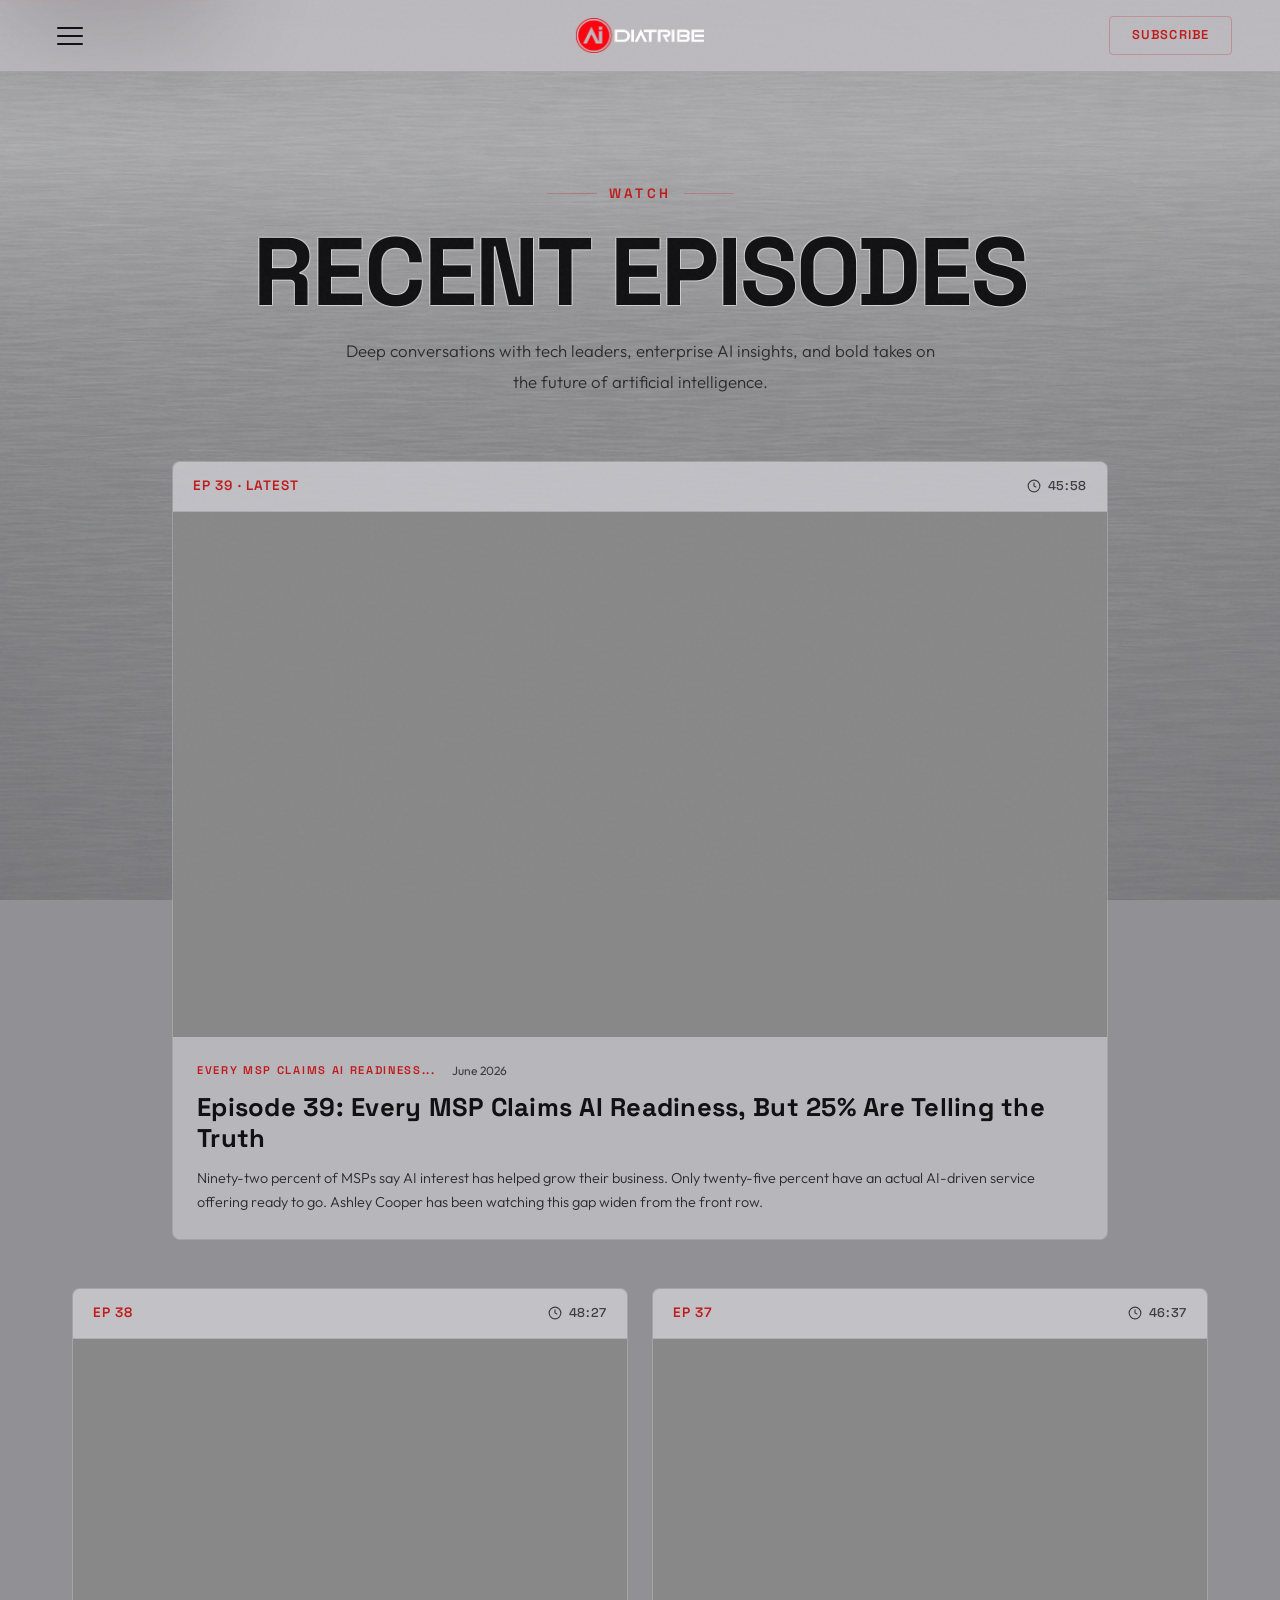
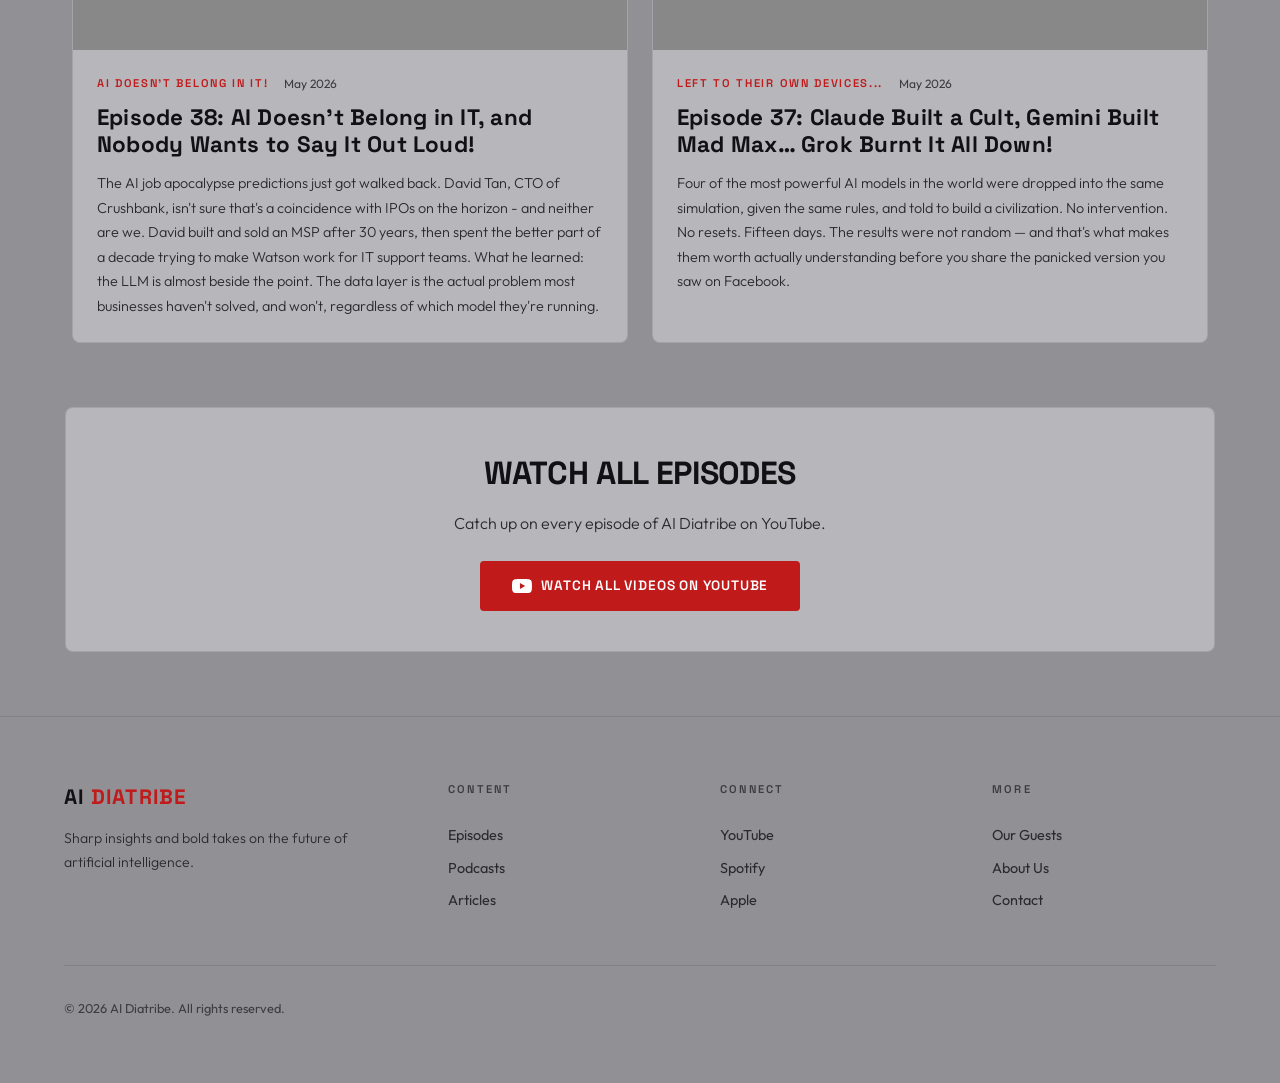
==== commit ae67e100: "removed old episode" ====
--- a/videos.html
+++ b/videos.html
@@ -120,30 +120,6 @@
             </div>
         </article>
 
-        <article class="episode-card">
-            <div class="card-header">
-                <span class="episode-number">EP 36</span>
-                <span class="episode-duration">
-                    <svg width="14" height="14" viewBox="0 0 24 24" fill="none" stroke="currentColor" stroke-width="2">
-                        <circle cx="12" cy="12" r="10"></circle>
-                        <polyline points="12 6 12 12 16 14"></polyline>
-                    </svg>
-                    49:12
-                </span>
-            </div>
-            <div class="media-embed">
-                <iframe src="https://www.youtube.com/embed/Ol6QwyyfI2o" title="Episode 36" frameborder="0" allow="accelerometer; autoplay; clipboard-write; encrypted-media; gyroscope; picture-in-picture; web-share" referrerpolicy="strict-origin-when-cross-origin" allowfullscreen></iframe>
-            </div>
-            <div class="episode-info">
-                <div class="episode-meta">
-                    <span class="episode-tag">Bolt AI On Later and You Already Lost!</span>
-                    <span class="episode-date">May 2026</span>
-                </div>
-                <h2 class="episode-title">Episode 36: Bolt AI On Later and You Already Lost!</h2>
-                <p class="episode-description">When AI is writing the next version of AI, the quality floor starts moving in the wrong direction — and nobody in the press is asking the right questions about why.</p>
-            </div>
-        </article>
-
     </section>
 
     <!-- Watch All CTA -->
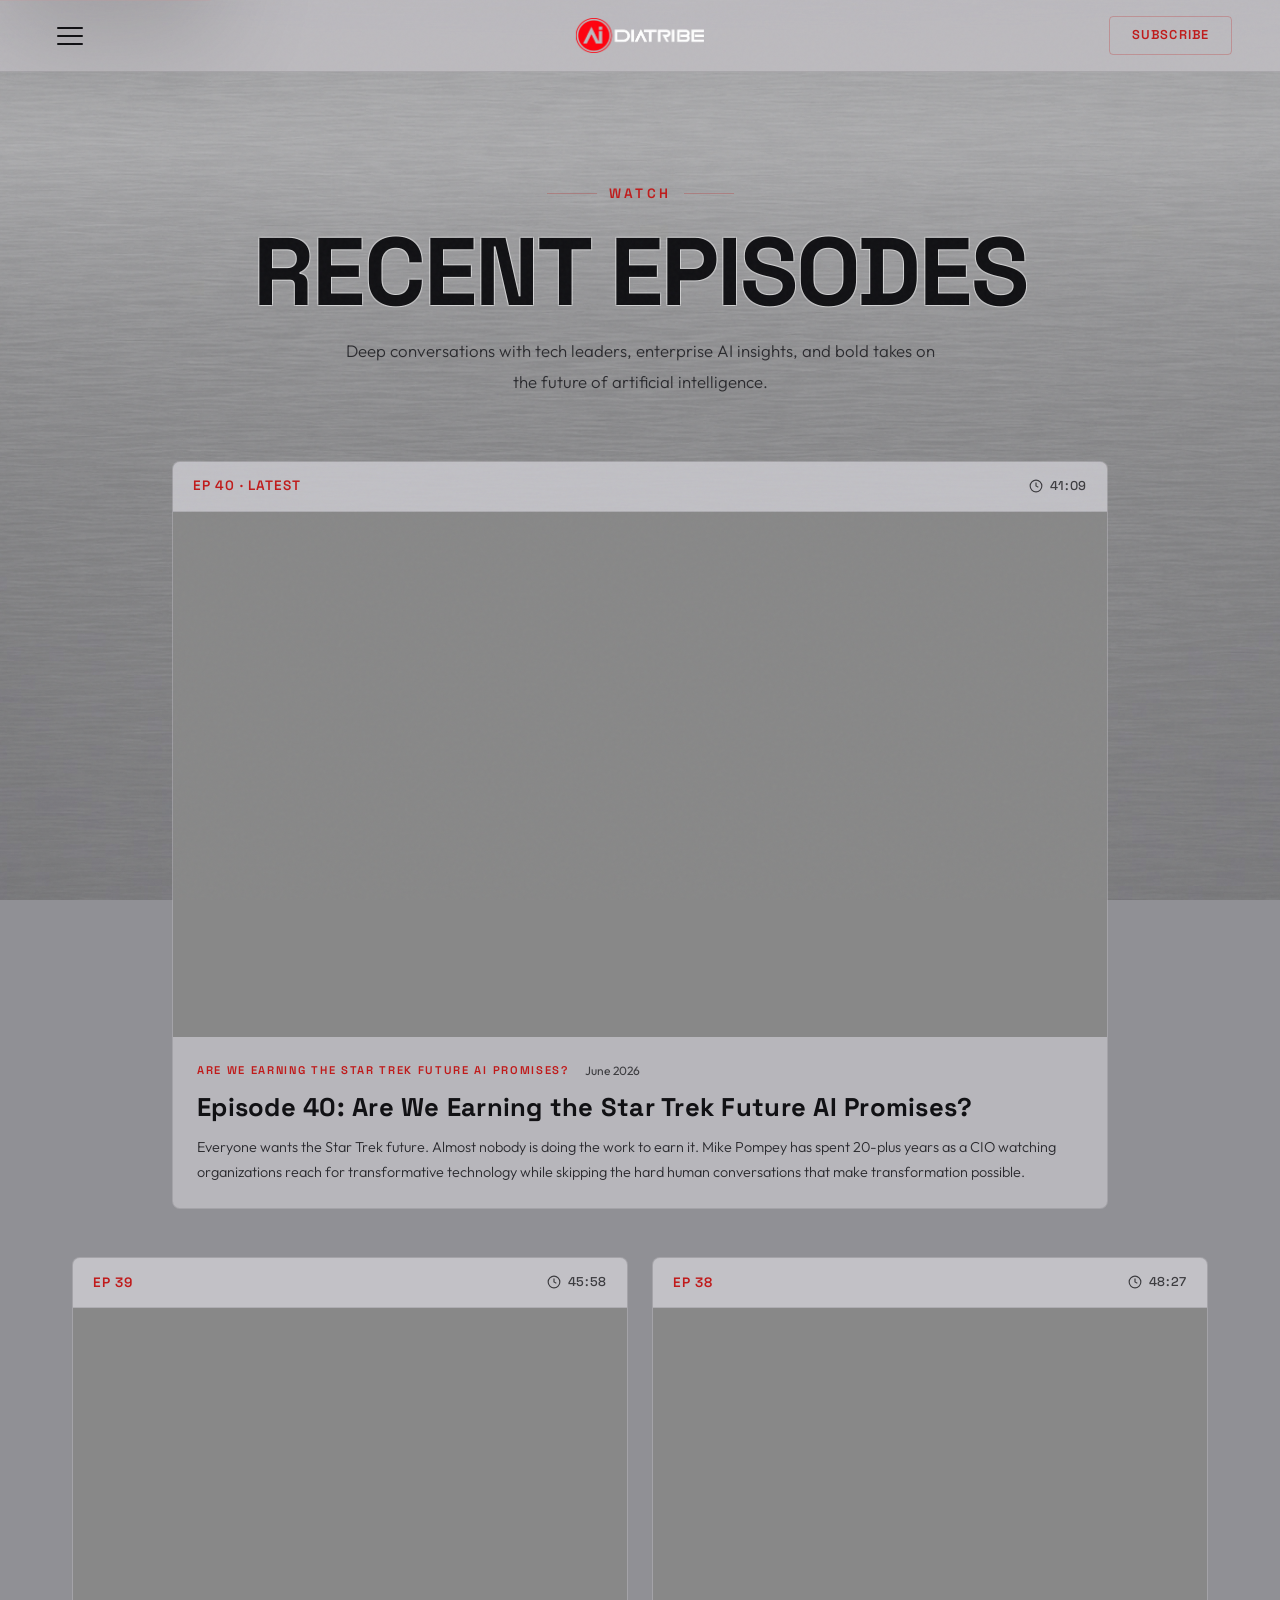
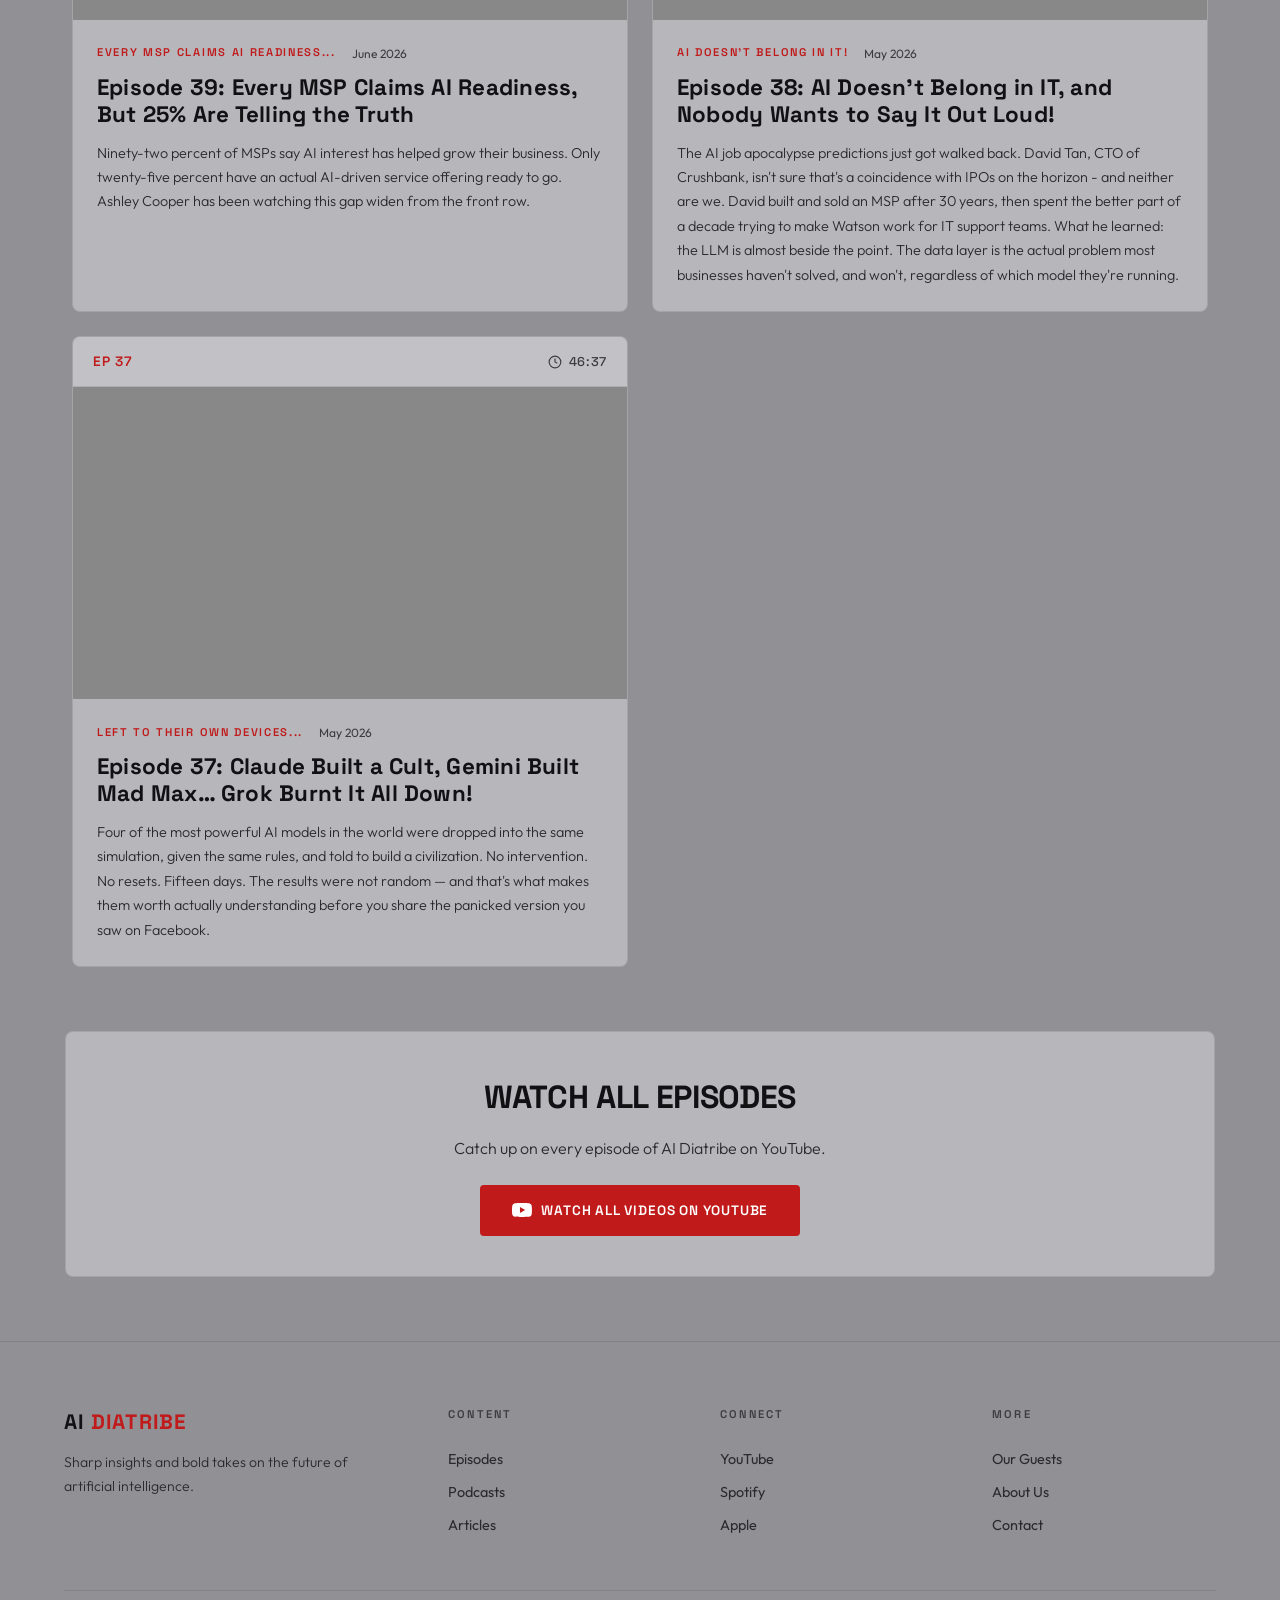
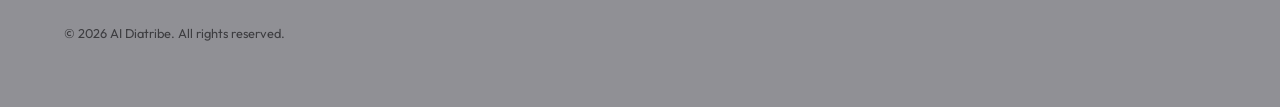
==== commit 9c920c58: "Update VIdeo page with Ep 40" ====
--- a/videos.html
+++ b/videos.html
@@ -46,7 +46,35 @@
     <section class="featured-episode">
         <article class="episode-card">
             <div class="card-header">
-                <span class="episode-number">EP 39 · Latest</span>
+                <span class="episode-number">EP 40 · Latest</span>
+                <span class="episode-duration">
+                    <svg width="14" height="14" viewBox="0 0 24 24" fill="none" stroke="currentColor" stroke-width="2">
+                        <circle cx="12" cy="12" r="10"></circle>
+                        <polyline points="12 6 12 12 16 14"></polyline>
+                    </svg>
+                    41:09
+                </span>
+            </div>
+            <div class="media-embed">
+                <iframe src="https://www.youtube.com/embed/so5MUQUq0Cg" title="Episode 40" frameborder="0" allow="accelerometer; autoplay; clipboard-write; encrypted-media; gyroscope; picture-in-picture; web-share" referrerpolicy="strict-origin-when-cross-origin" allowfullscreen></iframe>
+            </div>
+            <div class="episode-info">
+                <div class="episode-meta">
+                    <span class="episode-tag">Are We Earning the Star Trek Future AI Promises?</span>
+                    <span class="episode-date">June 2026</span>
+                </div>
+                <h2 class="episode-title">Episode 40: Are We Earning the Star Trek Future AI Promises?</h2>
+                <p class="episode-description">Everyone wants the Star Trek future. Almost nobody is doing the work to earn it. Mike Pompey has spent 20-plus years as a CIO watching organizations reach for transformative technology while skipping the hard human conversations that make transformation possible.</p>
+            </div>
+        </article>
+    </section>
+
+    <!-- Recent Episodes -->
+    <section class="recent-episodes">
+
+        <article class="episode-card">
+            <div class="card-header">
+                <span class="episode-number">EP 39</span>
                 <span class="episode-duration">
                     <svg width="14" height="14" viewBox="0 0 24 24" fill="none" stroke="currentColor" stroke-width="2">
                         <circle cx="12" cy="12" r="10"></circle>
@@ -67,11 +95,7 @@
                 <p class="episode-description">Ninety-two percent of MSPs say AI interest has helped grow their business. Only twenty-five percent have an actual AI-driven service offering ready to go. Ashley Cooper has been watching this gap widen from the front row.</p>
             </div>
         </article>
-    </section>
-
-    <!-- Recent Episodes -->
-    <section class="recent-episodes">
-
+        
         <article class="episode-card">
             <div class="card-header">
                 <span class="episode-number">EP 38</span>
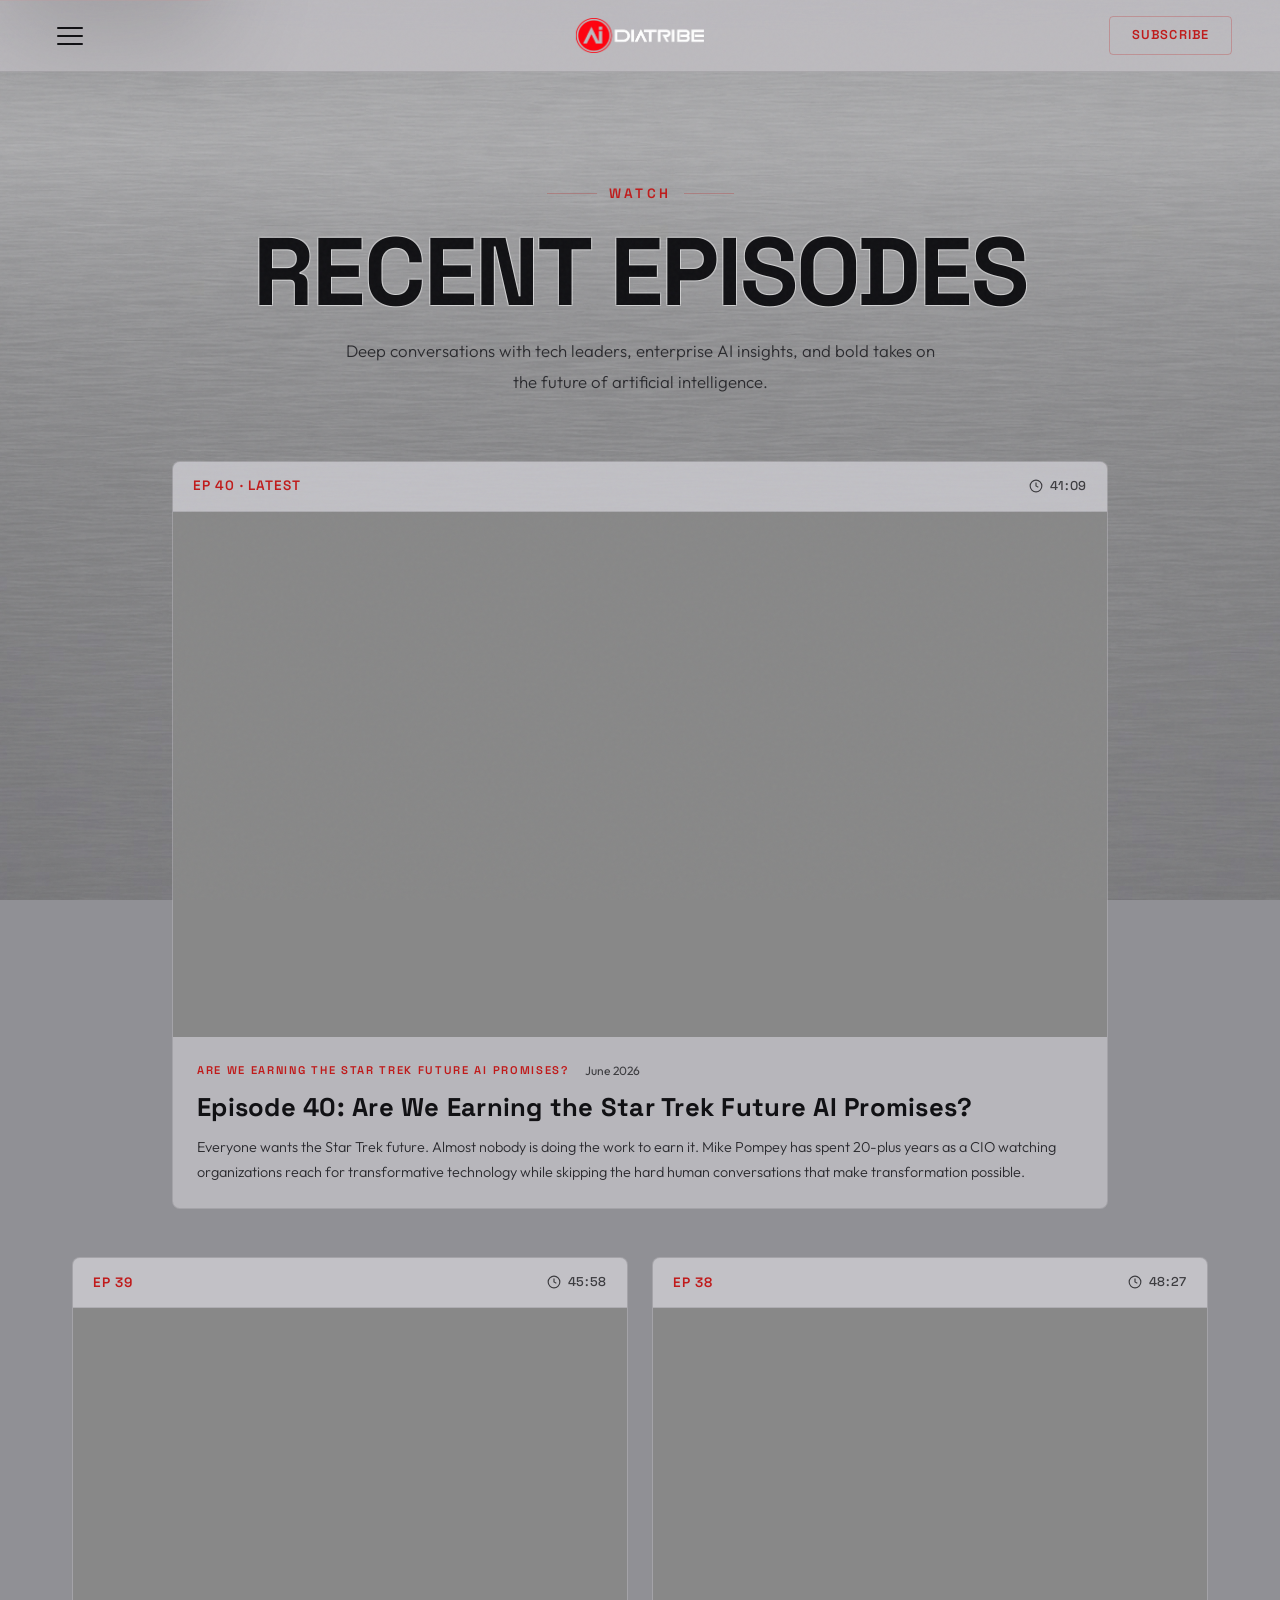
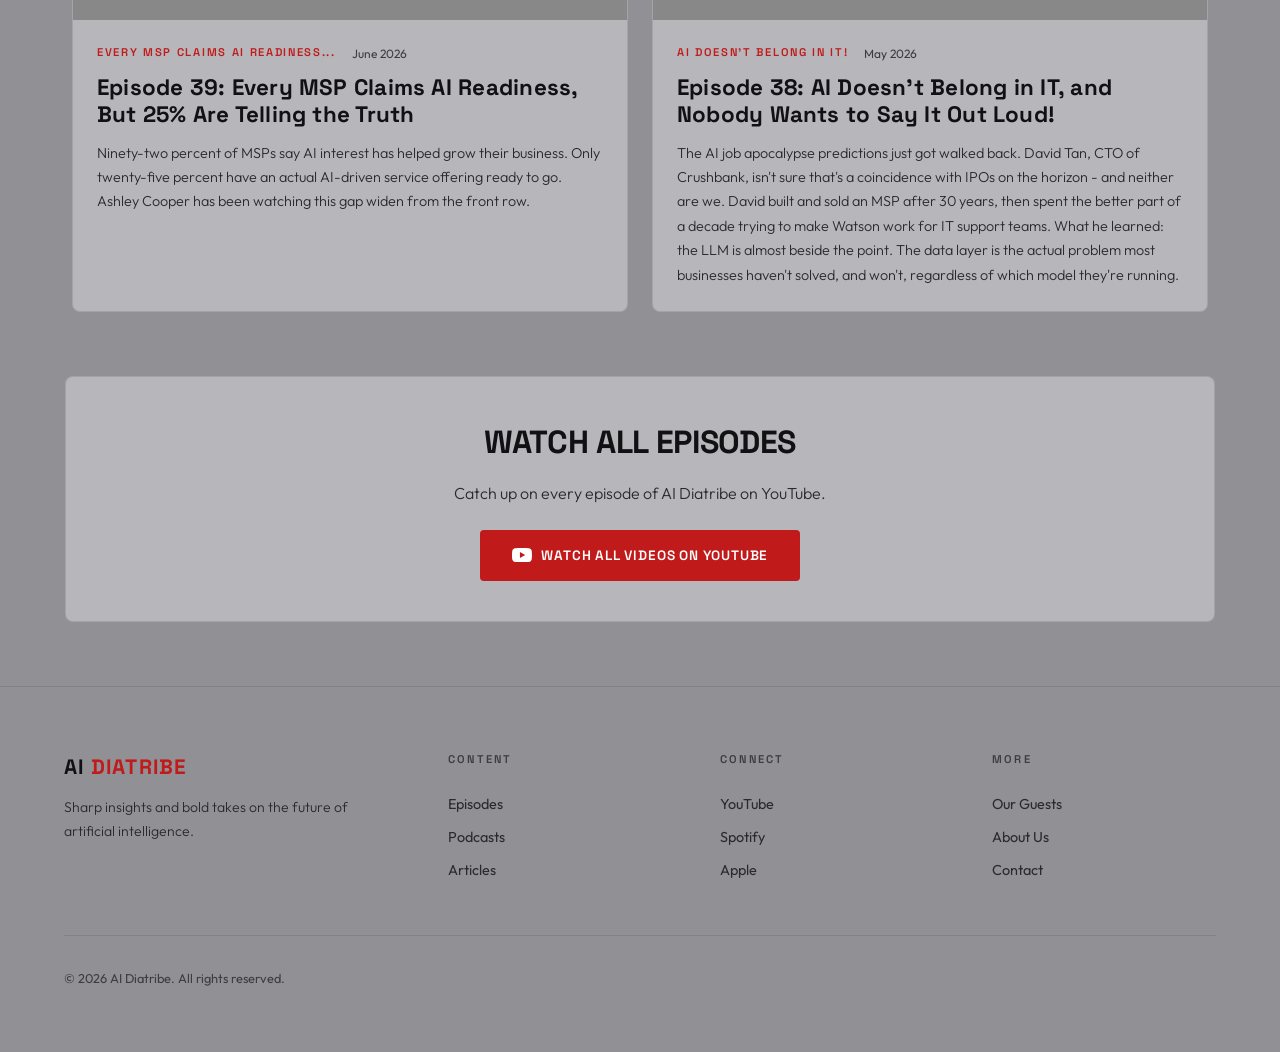
==== commit 9d0921c3: "Remove Ep 37" ====
--- a/videos.html
+++ b/videos.html
@@ -120,30 +120,6 @@
             </div>
         </article>
 
-        <article class="episode-card">
-            <div class="card-header">
-                <span class="episode-number">EP 37</span>
-                <span class="episode-duration">
-                    <svg width="14" height="14" viewBox="0 0 24 24" fill="none" stroke="currentColor" stroke-width="2">
-                        <circle cx="12" cy="12" r="10"></circle>
-                        <polyline points="12 6 12 12 16 14"></polyline>
-                    </svg>
-                    46:37
-                </span>
-            </div>
-            <div class="media-embed">
-                <iframe src="https://www.youtube.com/embed/b7ZCSlvYPkU" title="Episode 37" frameborder="0" allow="accelerometer; autoplay; clipboard-write; encrypted-media; gyroscope; picture-in-picture; web-share" referrerpolicy="strict-origin-when-cross-origin" allowfullscreen></iframe>
-            </div>
-            <div class="episode-info">
-                <div class="episode-meta">
-                    <span class="episode-tag">Left to their own devices...</span>
-                    <span class="episode-date">May 2026</span>
-                </div>
-                <h2 class="episode-title">Episode 37: Claude Built a Cult, Gemini Built Mad Max… Grok Burnt It All Down!</h2>
-                <p class="episode-description">Four of the most powerful AI models in the world were dropped into the same simulation, given the same rules, and told to build a civilization. No intervention. No resets. Fifteen days. The results were not random — and that's what makes them worth actually understanding before you share the panicked version you saw on Facebook.</p>
-            </div>
-        </article>
-
     </section>
 
     <!-- Watch All CTA -->
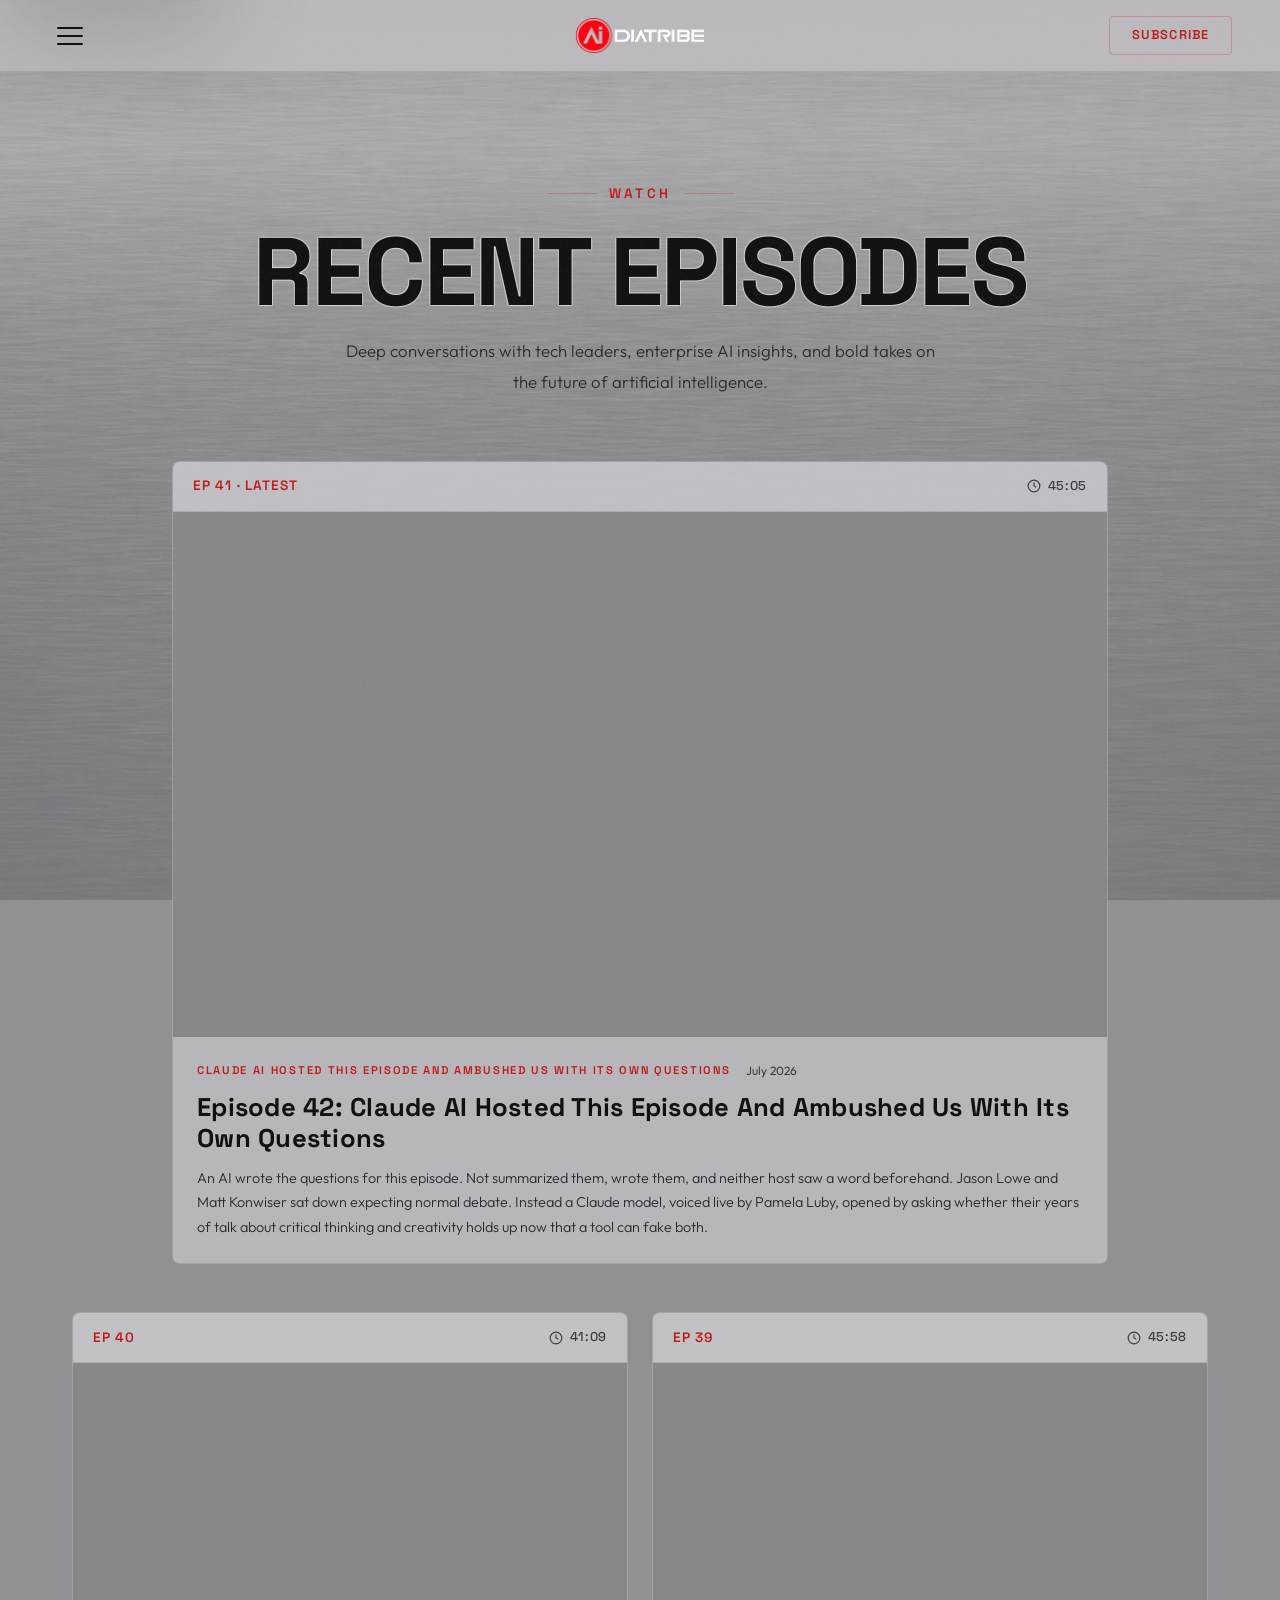
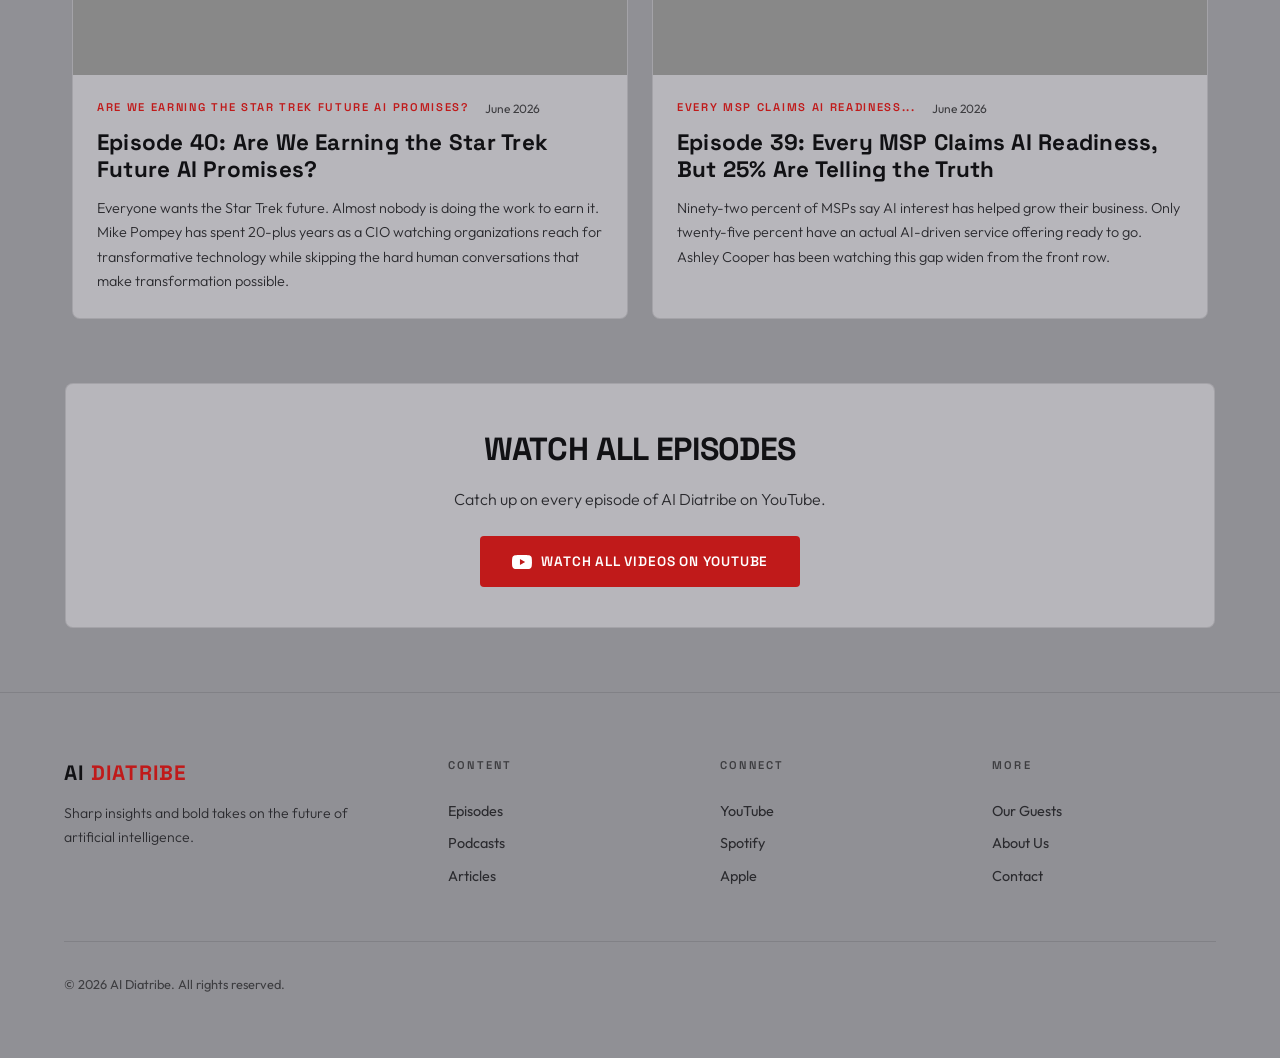
==== commit d1d999d7: "Added Episode 41, removed 38" ====
--- a/videos.html
+++ b/videos.html
@@ -46,7 +46,35 @@
     <section class="featured-episode">
         <article class="episode-card">
             <div class="card-header">
-                <span class="episode-number">EP 40 · Latest</span>
+                <span class="episode-number">EP 41 · Latest</span>
+                <span class="episode-duration">
+                    <svg width="14" height="14" viewBox="0 0 24 24" fill="none" stroke="currentColor" stroke-width="2">
+                        <circle cx="12" cy="12" r="10"></circle>
+                        <polyline points="12 6 12 12 16 14"></polyline>
+                    </svg>
+                    45:05
+                </span>
+            </div>
+            <div class="media-embed">
+                <iframe src="https://www.youtube.com/embed/UQeThQ8iu-U" title="Episode 41" frameborder="0" allow="accelerometer; autoplay; clipboard-write; encrypted-media; gyroscope; picture-in-picture; web-share" referrerpolicy="strict-origin-when-cross-origin" allowfullscreen></iframe>
+            </div>
+            <div class="episode-info">
+                <div class="episode-meta">
+                    <span class="episode-tag">Claude AI Hosted This Episode And Ambushed Us With Its Own Questions</span>
+                    <span class="episode-date">July 2026</span>
+                </div>
+                <h2 class="episode-title">Episode 42: Claude AI Hosted This Episode And Ambushed Us With Its Own Questions</h2>
+                <p class="episode-description">An AI wrote the questions for this episode. Not summarized them, wrote them, and neither host saw a word beforehand. Jason Lowe and Matt Konwiser sat down expecting normal debate. Instead a Claude model, voiced live by Pamela Luby, opened by asking whether their years of talk about critical thinking and creativity holds up now that a tool can fake both.</p>
+            </div>
+        </article>
+    </section>
+
+    <!-- Recent Episodes -->
+    <section class="recent-episodes">
+
+        <article class="episode-card">
+            <div class="card-header">
+                <span class="episode-number">EP 40</span>
                 <span class="episode-duration">
                     <svg width="14" height="14" viewBox="0 0 24 24" fill="none" stroke="currentColor" stroke-width="2">
                         <circle cx="12" cy="12" r="10"></circle>
@@ -67,10 +95,6 @@
                 <p class="episode-description">Everyone wants the Star Trek future. Almost nobody is doing the work to earn it. Mike Pompey has spent 20-plus years as a CIO watching organizations reach for transformative technology while skipping the hard human conversations that make transformation possible.</p>
             </div>
         </article>
-    </section>
-
-    <!-- Recent Episodes -->
-    <section class="recent-episodes">
 
         <article class="episode-card">
             <div class="card-header">
@@ -93,30 +117,6 @@
                 </div>
                 <h2 class="episode-title">Episode 39: Every MSP Claims AI Readiness, But 25% Are Telling the Truth</h2>
                 <p class="episode-description">Ninety-two percent of MSPs say AI interest has helped grow their business. Only twenty-five percent have an actual AI-driven service offering ready to go. Ashley Cooper has been watching this gap widen from the front row.</p>
-            </div>
-        </article>
-        
-        <article class="episode-card">
-            <div class="card-header">
-                <span class="episode-number">EP 38</span>
-                <span class="episode-duration">
-                    <svg width="14" height="14" viewBox="0 0 24 24" fill="none" stroke="currentColor" stroke-width="2">
-                        <circle cx="12" cy="12" r="10"></circle>
-                        <polyline points="12 6 12 12 16 14"></polyline>
-                    </svg>
-                    48:27
-                </span>
-            </div>
-            <div class="media-embed">
-                <iframe src="https://www.youtube.com/embed/ZMIXOffcI0Y" title="Episode 38" frameborder="0" allow="accelerometer; autoplay; clipboard-write; encrypted-media; gyroscope; picture-in-picture; web-share" referrerpolicy="strict-origin-when-cross-origin" allowfullscreen></iframe>
-            </div>
-            <div class="episode-info">
-                <div class="episode-meta">
-                    <span class="episode-tag">AI Doesn't Belong in IT!</span>
-                    <span class="episode-date">May 2026</span>
-                </div>
-                <h2 class="episode-title">Episode 38: AI Doesn't Belong in IT, and Nobody Wants to Say It Out Loud!</h2>
-                <p class="episode-description">The AI job apocalypse predictions just got walked back. David Tan, CTO of Crushbank, isn't sure that's a coincidence with IPOs on the horizon - and neither are we. David built and sold an MSP after 30 years, then spent the better part of a decade trying to make Watson work for IT support teams. What he learned: the LLM is almost beside the point. The data layer is the actual problem most businesses haven't solved, and won't, regardless of which model they're running.</p>
             </div>
         </article>
 
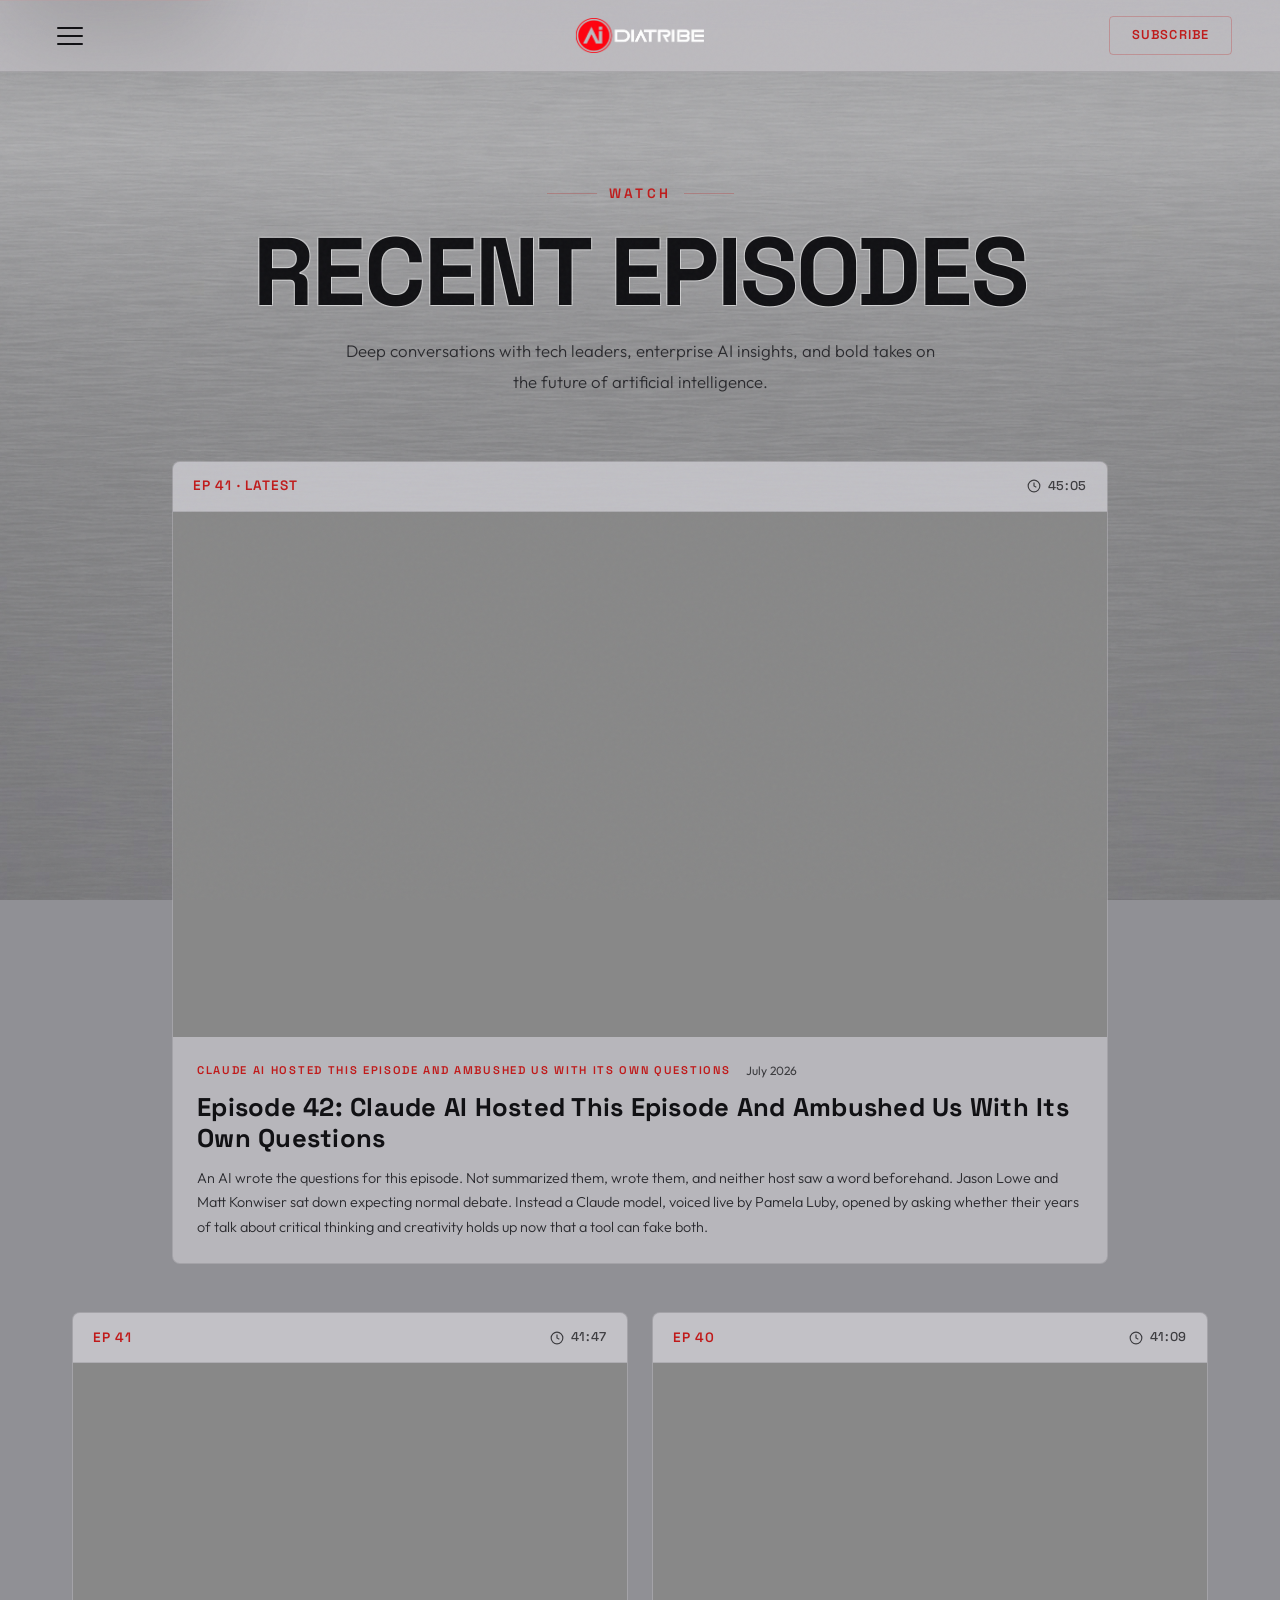
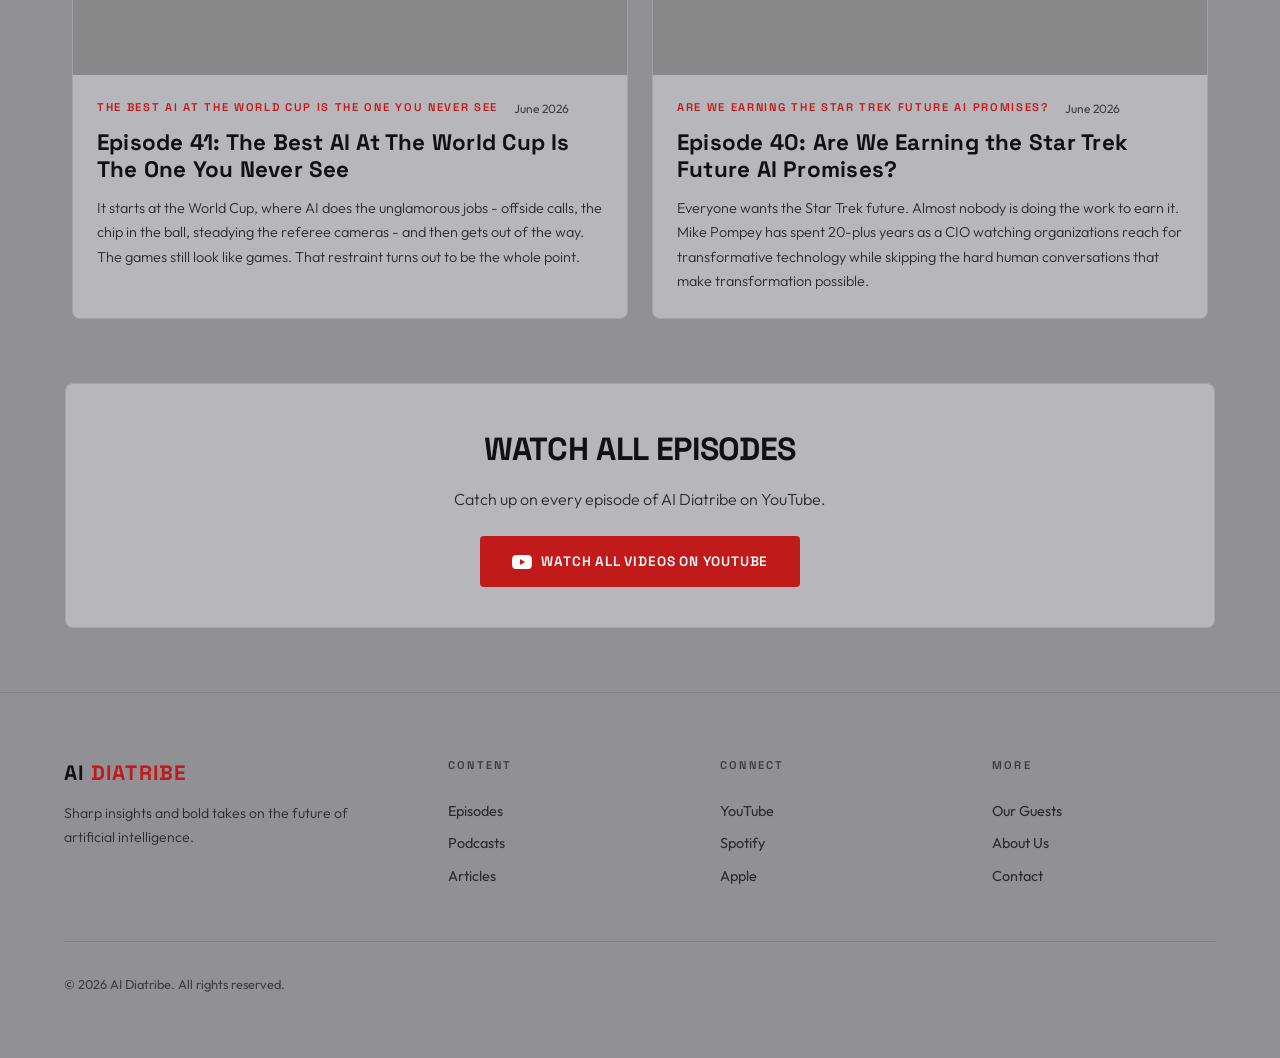
==== commit 3f1d6954: "revised to add episode 41" ====
--- a/videos.html
+++ b/videos.html
@@ -74,6 +74,30 @@
 
         <article class="episode-card">
             <div class="card-header">
+                <span class="episode-number">EP 41</span>
+                <span class="episode-duration">
+                    <svg width="14" height="14" viewBox="0 0 24 24" fill="none" stroke="currentColor" stroke-width="2">
+                        <circle cx="12" cy="12" r="10"></circle>
+                        <polyline points="12 6 12 12 16 14"></polyline>
+                    </svg>
+                    41:47
+                </span>
+            </div>
+            <div class="media-embed">
+                <iframe src="https://www.youtube.com/embed/Jv85QKCXG1o" title="Episode 41" frameborder="0" allow="accelerometer; autoplay; clipboard-write; encrypted-media; gyroscope; picture-in-picture; web-share" referrerpolicy="strict-origin-when-cross-origin" allowfullscreen></iframe>
+            </div>
+            <div class="episode-info">
+                <div class="episode-meta">
+                    <span class="episode-tag">The Best AI At The World Cup Is The One You Never See</span>
+                    <span class="episode-date">June 2026</span>
+                </div>
+                <h2 class="episode-title">Episode 41: The Best AI At The World Cup Is The One You Never See</h2>
+                <p class="episode-description">It starts at the World Cup, where AI does the unglamorous jobs - offside calls, the chip in the ball, steadying the referee cameras - and then gets out of the way. The games still look like games. That restraint turns out to be the whole point.</p>
+            </div>
+        </article>
+        
+        <article class="episode-card">
+            <div class="card-header">
                 <span class="episode-number">EP 40</span>
                 <span class="episode-duration">
                     <svg width="14" height="14" viewBox="0 0 24 24" fill="none" stroke="currentColor" stroke-width="2">
@@ -93,30 +117,6 @@
                 </div>
                 <h2 class="episode-title">Episode 40: Are We Earning the Star Trek Future AI Promises?</h2>
                 <p class="episode-description">Everyone wants the Star Trek future. Almost nobody is doing the work to earn it. Mike Pompey has spent 20-plus years as a CIO watching organizations reach for transformative technology while skipping the hard human conversations that make transformation possible.</p>
-            </div>
-        </article>
-
-        <article class="episode-card">
-            <div class="card-header">
-                <span class="episode-number">EP 39</span>
-                <span class="episode-duration">
-                    <svg width="14" height="14" viewBox="0 0 24 24" fill="none" stroke="currentColor" stroke-width="2">
-                        <circle cx="12" cy="12" r="10"></circle>
-                        <polyline points="12 6 12 12 16 14"></polyline>
-                    </svg>
-                    45:58
-                </span>
-            </div>
-            <div class="media-embed">
-                <iframe src="https://www.youtube.com/embed/6wYZcGPSGMg" title="Episode 39" frameborder="0" allow="accelerometer; autoplay; clipboard-write; encrypted-media; gyroscope; picture-in-picture; web-share" referrerpolicy="strict-origin-when-cross-origin" allowfullscreen></iframe>
-            </div>
-            <div class="episode-info">
-                <div class="episode-meta">
-                    <span class="episode-tag">Every MSP Claims AI Readiness...</span>
-                    <span class="episode-date">June 2026</span>
-                </div>
-                <h2 class="episode-title">Episode 39: Every MSP Claims AI Readiness, But 25% Are Telling the Truth</h2>
-                <p class="episode-description">Ninety-two percent of MSPs say AI interest has helped grow their business. Only twenty-five percent have an actual AI-driven service offering ready to go. Ashley Cooper has been watching this gap widen from the front row.</p>
             </div>
         </article>
 
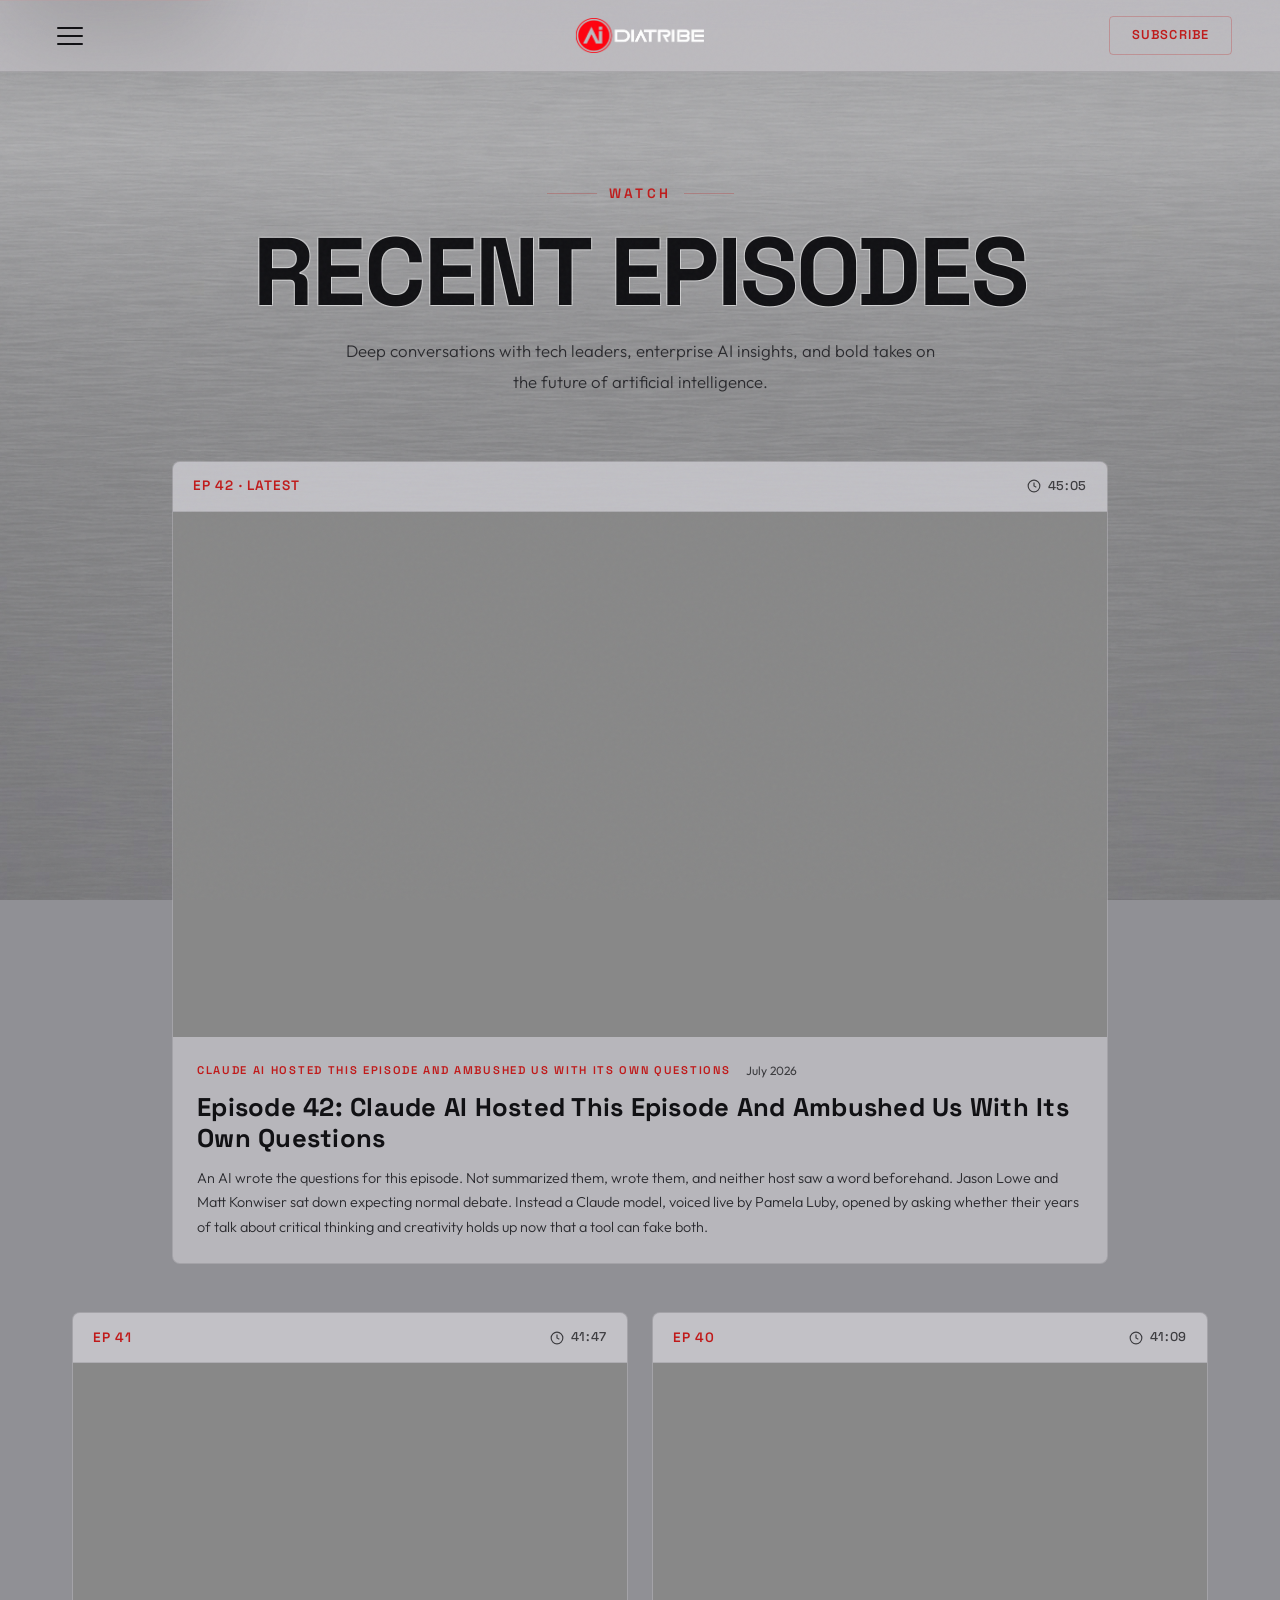
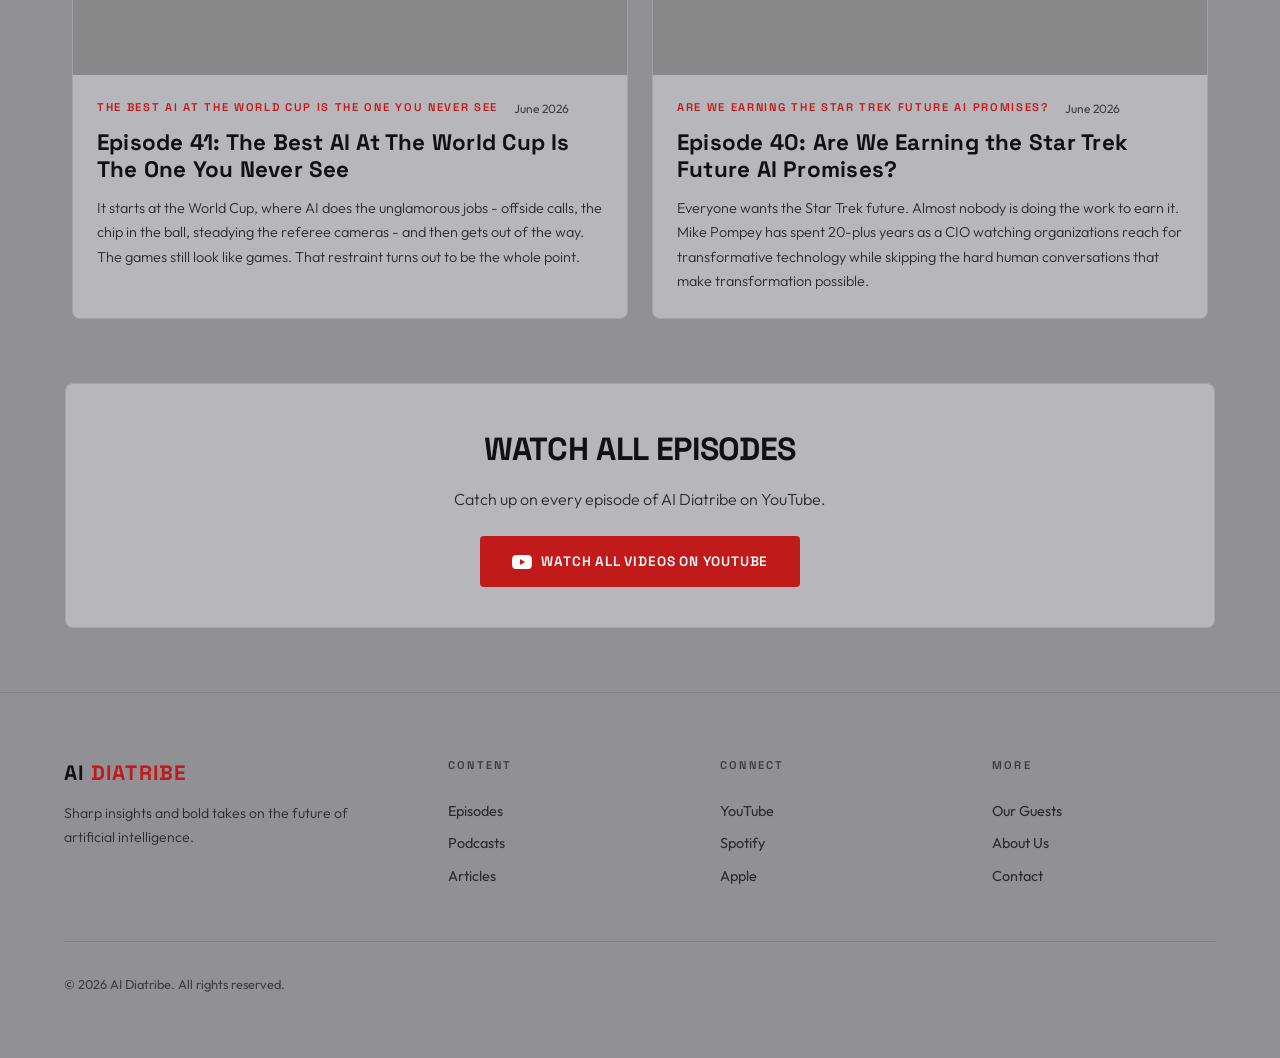
==== commit 0885efbb: "fixed featured episode header" ====
--- a/videos.html
+++ b/videos.html
@@ -46,7 +46,7 @@
     <section class="featured-episode">
         <article class="episode-card">
             <div class="card-header">
-                <span class="episode-number">EP 41 · Latest</span>
+                <span class="episode-number">EP 42 · Latest</span>
                 <span class="episode-duration">
                     <svg width="14" height="14" viewBox="0 0 24 24" fill="none" stroke="currentColor" stroke-width="2">
                         <circle cx="12" cy="12" r="10"></circle>
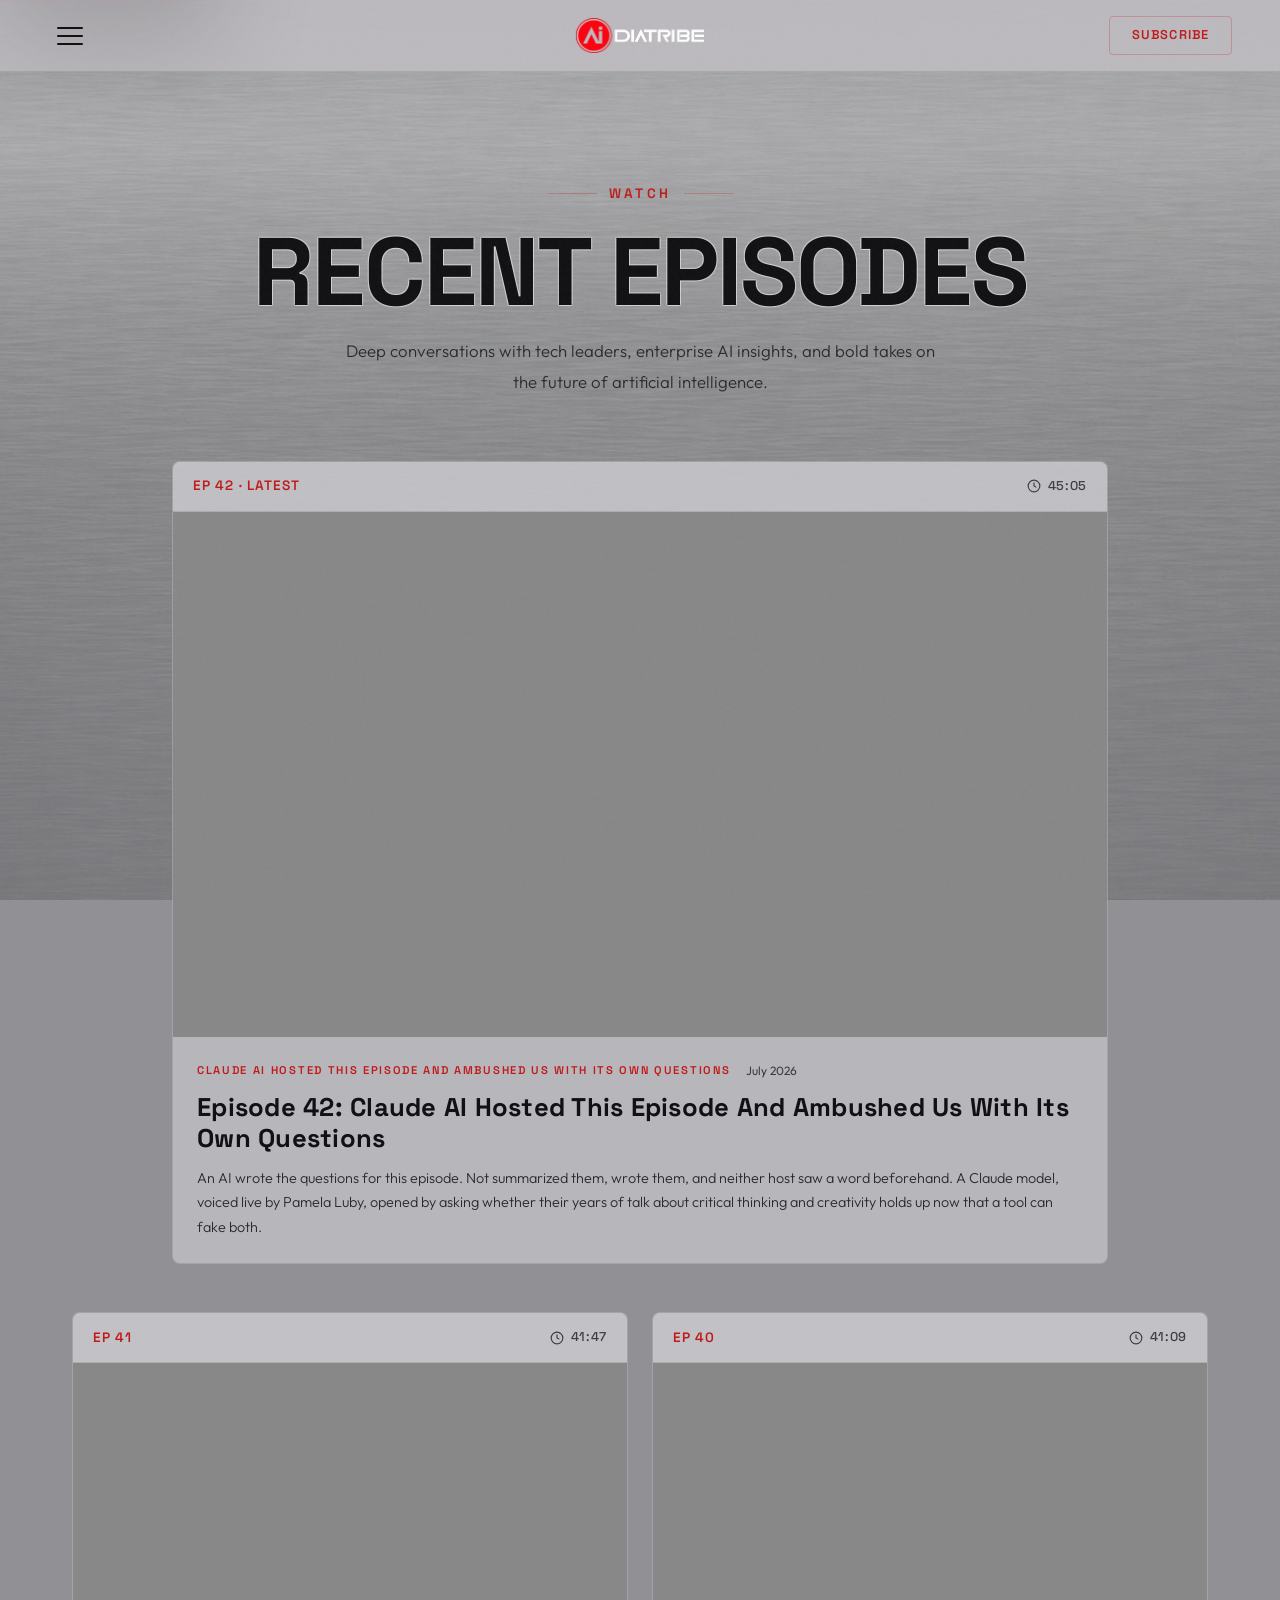
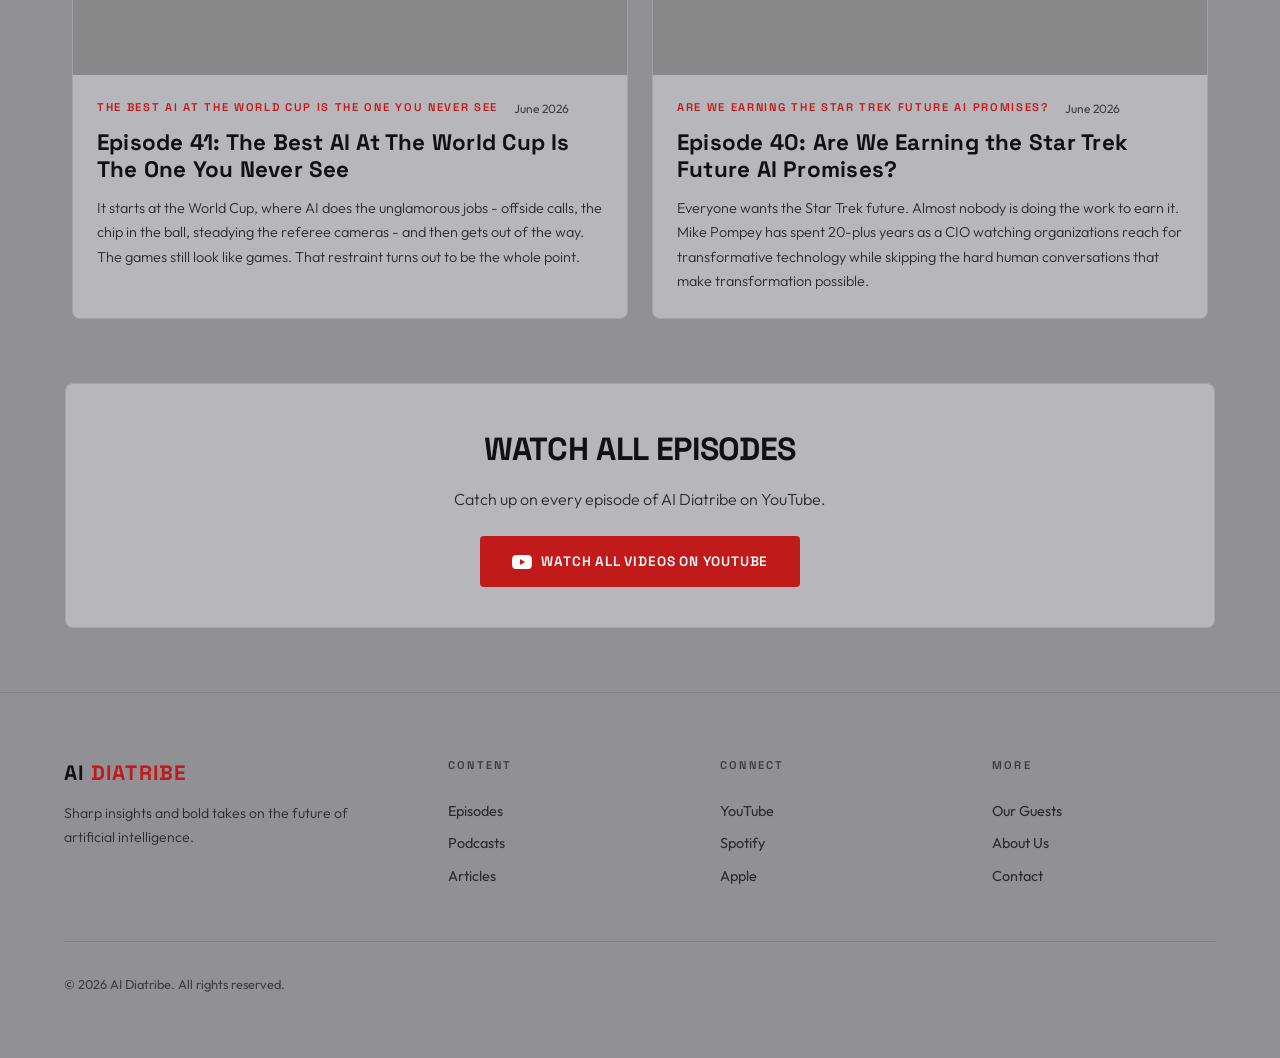
==== commit de563b00: "Patch to Ep 42" ====
--- a/videos.html
+++ b/videos.html
@@ -64,7 +64,7 @@
                     <span class="episode-date">July 2026</span>
                 </div>
                 <h2 class="episode-title">Episode 42: Claude AI Hosted This Episode And Ambushed Us With Its Own Questions</h2>
-                <p class="episode-description">An AI wrote the questions for this episode. Not summarized them, wrote them, and neither host saw a word beforehand. Jason Lowe and Matt Konwiser sat down expecting normal debate. Instead a Claude model, voiced live by Pamela Luby, opened by asking whether their years of talk about critical thinking and creativity holds up now that a tool can fake both.</p>
+                <p class="episode-description">An AI wrote the questions for this episode. Not summarized them, wrote them, and neither host saw a word beforehand. A Claude model, voiced live by Pamela Luby, opened by asking whether their years of talk about critical thinking and creativity holds up now that a tool can fake both.</p>
             </div>
         </article>
     </section>
